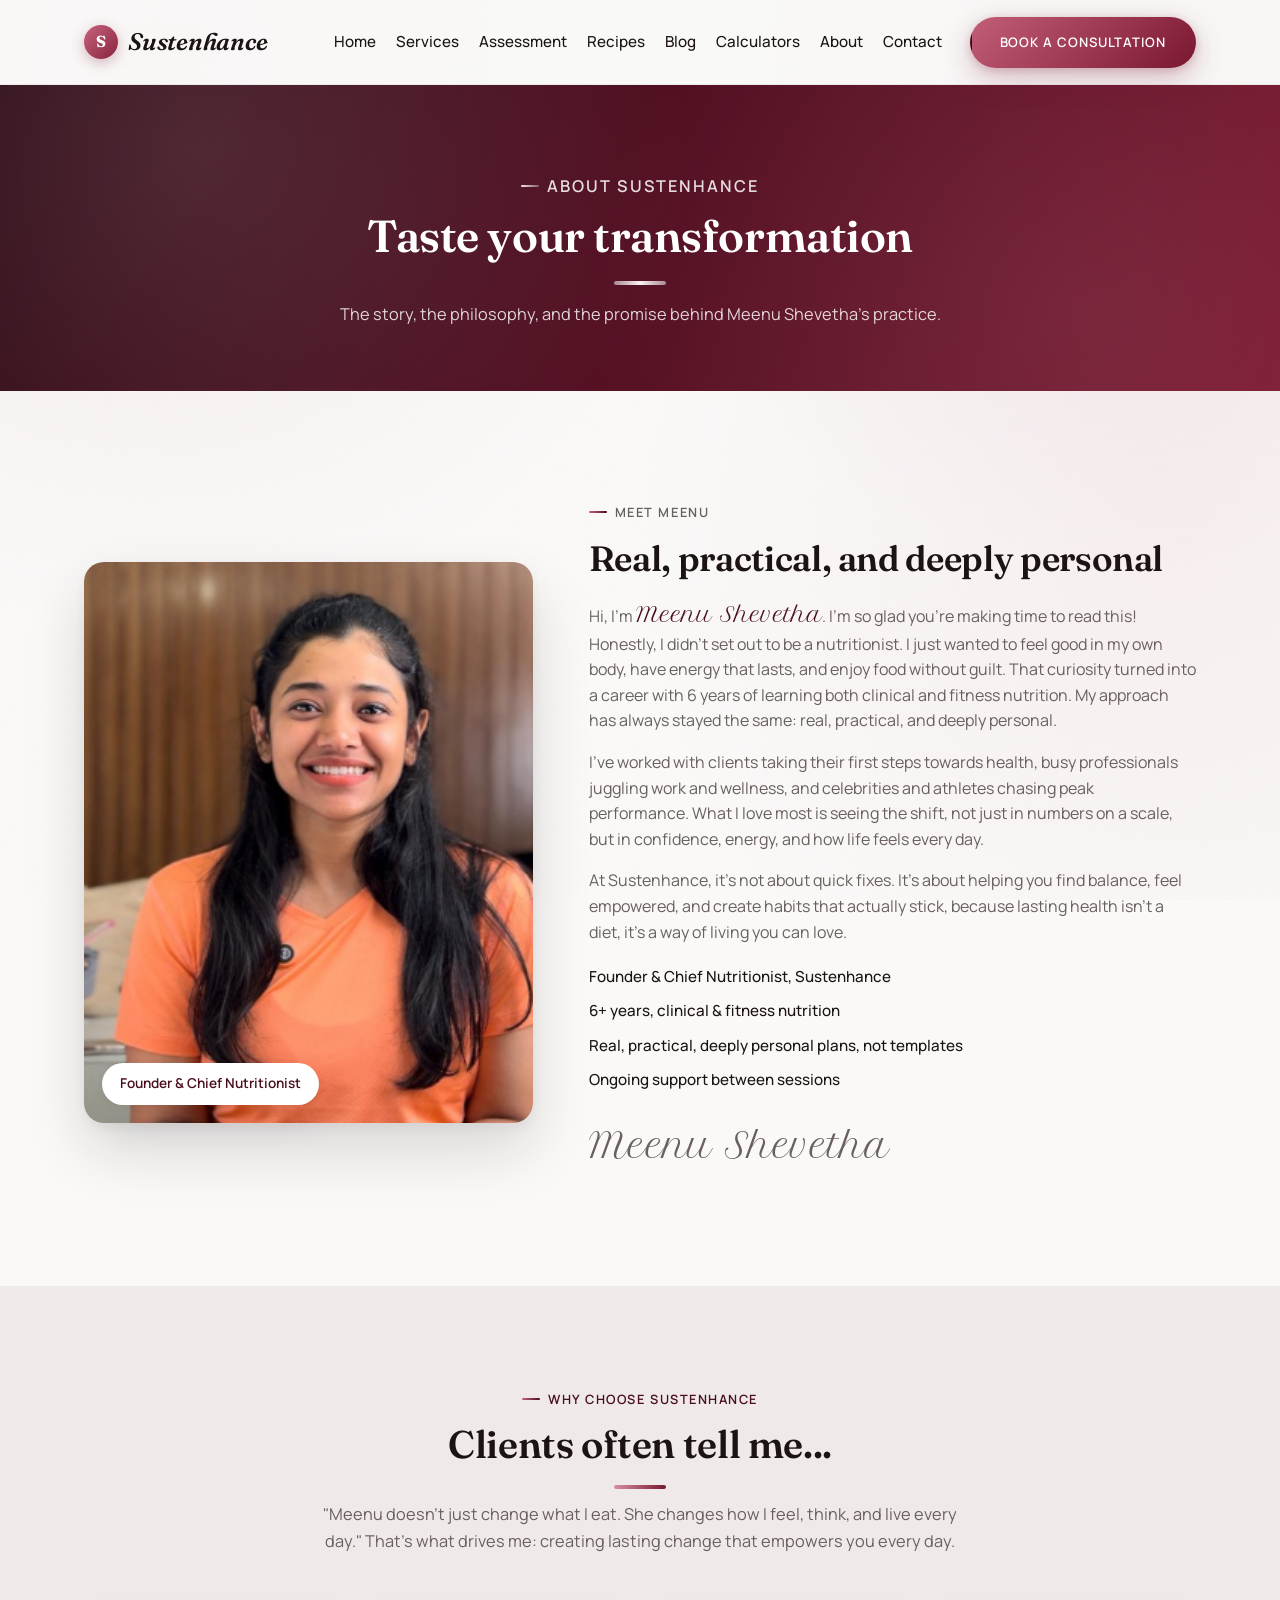
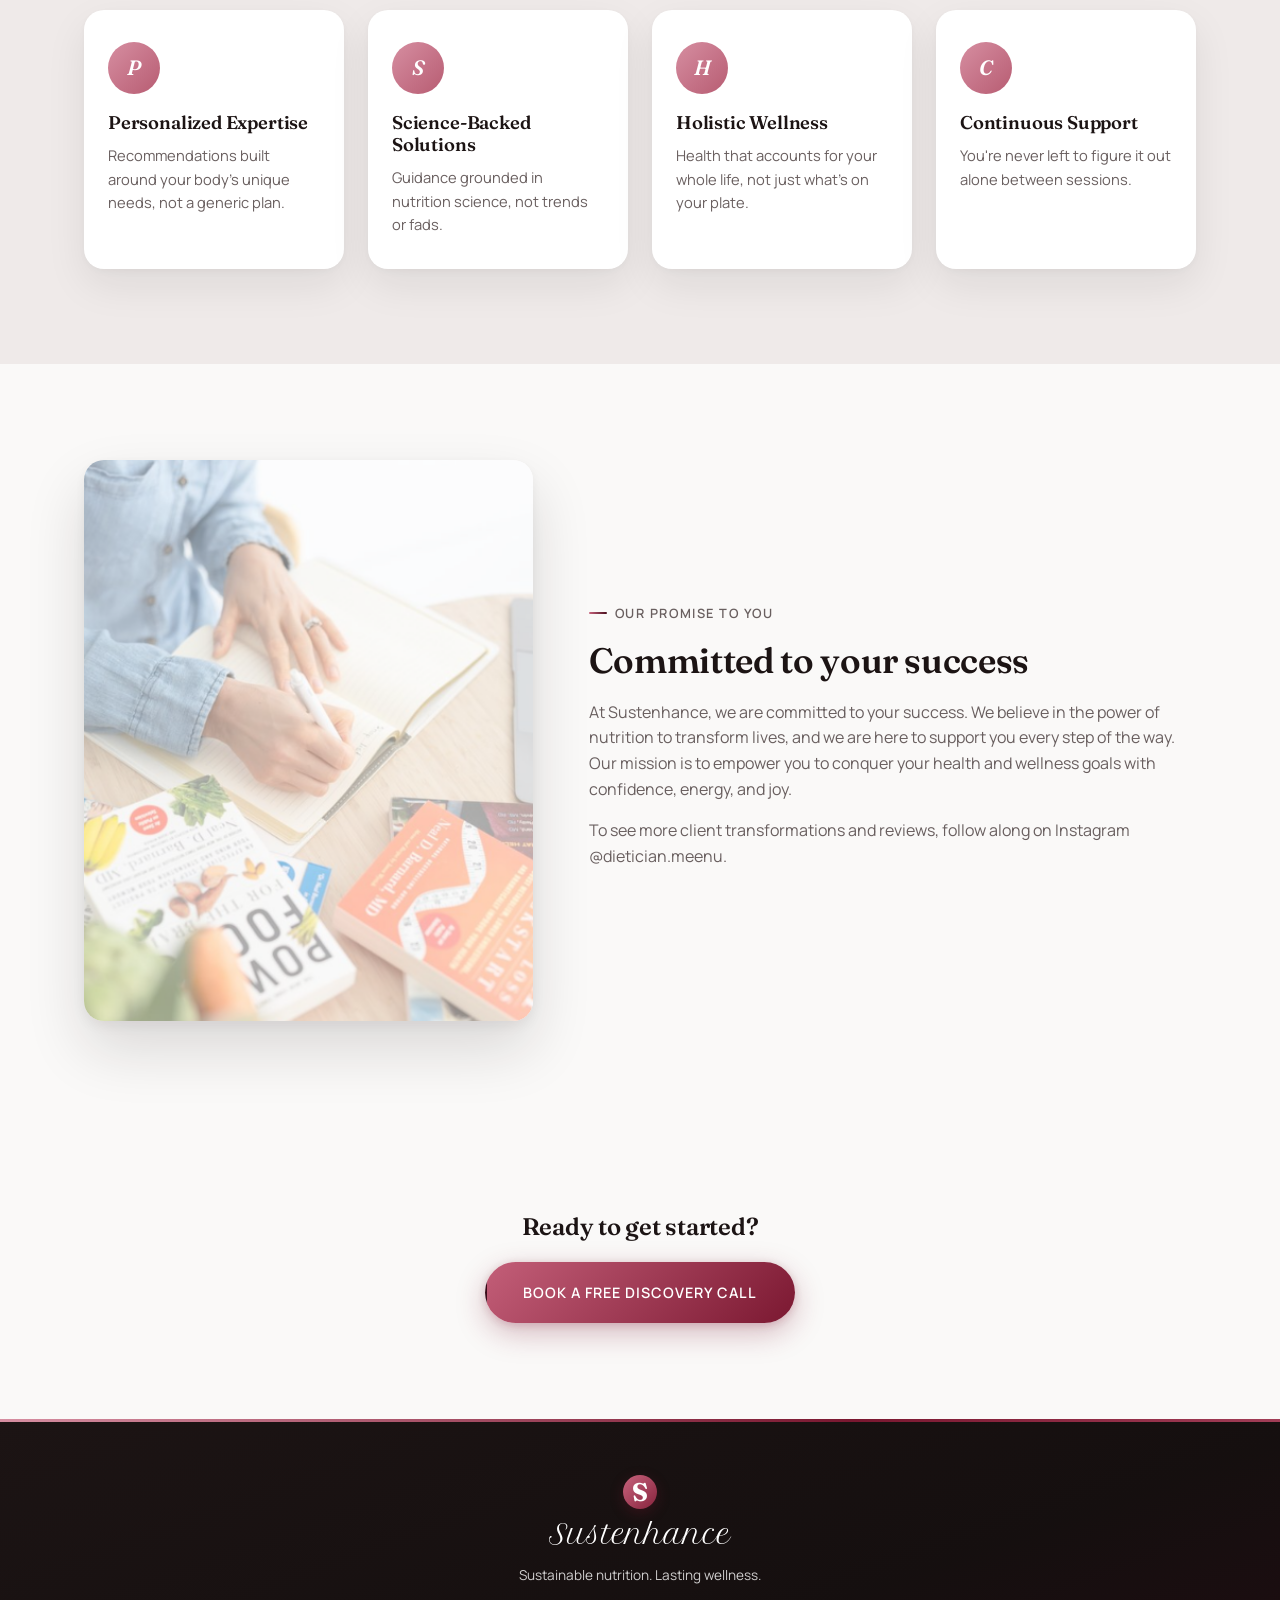
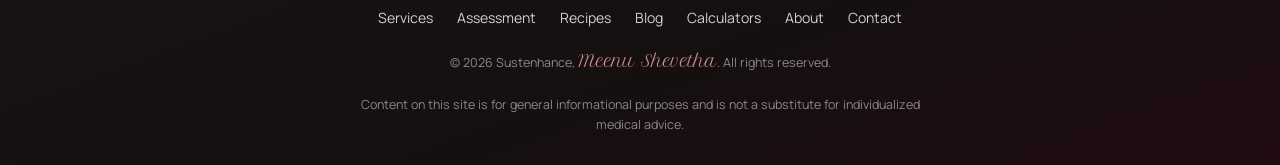
==== about.html @ 37b7c646 "Initial commit: Sustenhance nutrition website Static site with burgundy-gradient redesign, Pinterest" ====
<!DOCTYPE html>
<html lang="en">
<head>
<meta charset="UTF-8">
<meta name="viewport" content="width=device-width, initial-scale=1.0">
<title>About Meenu | Sustenhance Nutrition & Wellness</title>
<meta name="description" content="Meet Meenu Shevetha, certified nutritionist and founder of Sustenhance: evidence-based, judgment-free nutrition coaching built around your real life.">

<link rel="preconnect" href="https://fonts.googleapis.com">
<link rel="preconnect" href="https://fonts.gstatic.com" crossorigin>
<link href="https://fonts.googleapis.com/css2?family=Fraunces:ital,wght@0,500;0,600;0,700;1,500;1,600&family=Petit+Formal+Script&family=Manrope:wght@300;400;500;600;700;800&display=swap" rel="stylesheet">

<link rel="icon" href="data:image/svg+xml,%3Csvg xmlns='http://www.w3.org/2000/svg' viewBox='0 0 100 100'%3E%3Ccircle cx='50' cy='50' r='48' fill='%237a1730'/%3E%3Ctext x='50' y='68' font-size='55' font-family='Georgia,serif' font-weight='700' fill='white' text-anchor='middle'%3ES%3C/text%3E%3C/svg%3E">

<link rel="stylesheet" href="css/style.css">
</head>
<body>

<!-- ============ HEADER / NAV ============ -->
<header class="site-header" id="siteHeader">
  <div class="container nav-wrap">
    <a href="index.html" class="logo">
      <span class="logo-mark">S</span>
      <span class="logo-text">Sustenhance</span>
    </a>

    <nav class="main-nav" id="mainNav">
      <a href="index.html" class="nav-link">Home</a>
      <a href="services.html" class="nav-link">Services</a>
      <a href="assessment.html" class="nav-link">Assessment</a>
      <a href="recipes.html" class="nav-link">Recipes</a>
      <a href="blogs.html" class="nav-link">Blog</a>
      <a href="calculators.html" class="nav-link">Calculators</a>
      <a href="about.html" class="nav-link" aria-current="page">About</a>
      <a href="contact.html" class="nav-link">Contact</a>
      <a href="contact.html#booking" class="btn btn-primary nav-cta">Book a Consultation</a>
    </nav>

    <button class="nav-toggle" id="navToggle" aria-label="Toggle menu" aria-expanded="false">
      <span></span><span></span><span></span>
    </button>
  </div>
</header>

<main>

  <div class="page-hero container">
    <p class="eyebrow">About Sustenhance</p>
    <h1>Taste your transformation</h1>
    <p>The story, the philosophy, and the promise behind Meenu Shevetha's practice.</p>
  </div>

  <!-- ============ ABOUT ============ -->
  <section class="about" id="about">
    <div class="container about-wrap">
      <div class="about-visual reveal">
        <img src="images/meenu-headshot.png" alt="Meenu Shevetha, Founder & Chief Nutritionist" class="about-photo">
        <div class="about-badge">Founder &amp; Chief Nutritionist</div>
      </div>

      <div class="about-copy reveal">
        <p class="eyebrow">Meet Meenu</p>
        <h2>Real, practical, and deeply personal</h2>
        <p>
          Hi, I'm <span class="name-script">Meenu Shevetha</span>. I'm so glad you're making
          time to read this! Honestly, I didn't set out to be a nutritionist. I just
          wanted to feel good in my own body, have energy that lasts, and enjoy food
          without guilt. That curiosity turned into a career with 6 years of learning
          both clinical and fitness nutrition. My approach has always stayed the same:
          real, practical, and deeply personal.
        </p>
        <p>
          I've worked with clients taking their first steps towards health, busy
          professionals juggling work and wellness, and celebrities and athletes chasing
          peak performance. What I love most is seeing the shift, not just in numbers on
          a scale, but in confidence, energy, and how life feels every day.
        </p>
        <p>
          At Sustenhance, it's not about quick fixes. It's about helping you find
          balance, feel empowered, and create habits that actually stick, because
          lasting health isn't a diet, it's a way of living you can love.
        </p>

        <ul class="about-highlights">
          <li>Founder &amp; Chief Nutritionist, Sustenhance</li>
          <li>6+ years, clinical &amp; fitness nutrition</li>
          <li>Real, practical, deeply personal plans, not templates</li>
          <li>Ongoing support between sessions</li>
        </ul>

        <p class="signature">Meenu Shevetha</p>
      </div>
    </div>
  </section>

  <!-- ============ WHY CHOOSE ============ -->
  <section class="services">
    <div class="container">
      <div class="section-head reveal">
        <p class="eyebrow">Why Choose Sustenhance</p>
        <h2>Clients often tell me...</h2>
        <p class="section-sub">"Meenu doesn't just change what I eat. She changes how I feel, think, and live every day." That's what drives me: creating lasting change that empowers you every day.</p>
      </div>

      <div class="services-grid">
        <div class="service-card reveal">
          <div class="service-icon">P</div>
          <h3>Personalized Expertise</h3>
          <p>Recommendations built around your body's unique needs, not a generic plan.</p>
        </div>
        <div class="service-card reveal">
          <div class="service-icon">S</div>
          <h3>Science-Backed Solutions</h3>
          <p>Guidance grounded in nutrition science, not trends or fads.</p>
        </div>
        <div class="service-card reveal">
          <div class="service-icon">H</div>
          <h3>Holistic Wellness</h3>
          <p>Health that accounts for your whole life, not just what's on your plate.</p>
        </div>
        <div class="service-card reveal">
          <div class="service-icon">C</div>
          <h3>Continuous Support</h3>
          <p>You're never left to figure it out alone between sessions.</p>
        </div>
      </div>
    </div>
  </section>

  <!-- ============ PROMISE ============ -->
  <section class="about">
    <div class="container about-wrap">
      <div class="about-visual reveal">
        <img src="images/notebook-planning.png" alt="Planning a personalized nutrition plan" class="about-photo">
      </div>
      <div class="about-copy reveal">
        <p class="eyebrow">Our Promise to You</p>
        <h2>Committed to your success</h2>
        <p>
          At Sustenhance, we are committed to your success. We believe in the power of
          nutrition to transform lives, and we are here to support you every step of the
          way. Our mission is to empower you to conquer your health and wellness goals
          with confidence, energy, and joy.
        </p>
        <p>To see more client transformations and reviews, follow along on Instagram
        <a href="https://instagram.com/dietician.meenu" target="_blank" rel="noopener">@dietician.meenu</a>.</p>
      </div>
    </div>
  </section>

  <!-- ============ CTA ============ -->
  <section class="process">
    <div class="container" style="text-align:center;">
      <h2 style="margin-bottom: 20px;">Ready to get started?</h2>
      <a href="contact.html#booking" class="btn btn-primary btn-lg">Book a Free Discovery Call</a>
    </div>
  </section>

</main>

<!-- ============ FOOTER ============ -->
<footer class="site-footer">
  <div class="container footer-wrap">
    <div class="footer-brand">
      <span class="logo-mark">S</span>
      <span class="logo-text">Sustenhance</span>
      <p>Sustainable nutrition. Lasting wellness.</p>
    </div>

    <nav class="footer-nav">
      <a href="services.html">Services</a>
      <a href="assessment.html">Assessment</a>
      <a href="recipes.html">Recipes</a>
      <a href="blogs.html">Blog</a>
      <a href="calculators.html">Calculators</a>
      <a href="about.html">About</a>
      <a href="contact.html">Contact</a>
    </nav>

    <p class="footer-copy">© <span id="year"></span> Sustenhance, <span class="name-script">Meenu Shevetha</span>. All rights reserved.</p>
    <p class="footer-disclaimer">Content on this site is for general informational purposes and is not a substitute for individualized medical advice.</p>
  </div>
</footer>

<a href="#siteHeader" class="back-to-top" id="backToTop" aria-label="Back to top">↑</a>

<script src="js/script.js"></script>
</body>
</html>
---- css/style.css ----
/* ===================== Variables ===================== */
/* Monochrome-burgundy palette: neutrals (ink/cream/white) + a 6-step burgundy scale */
:root {
  --burgundy-1: #f3dee2;
  --burgundy-2: #d68ea1;
  --burgundy-3: #c8637d;
  --burgundy-4: #a53e56;
  --burgundy-5: #7a1730;
  --burgundy-6: #480e1c;
  --burgundy-7: #2b0813;

  --sage: var(--burgundy-5);
  --sage-dark: var(--burgundy-6);
  --sage-light: var(--burgundy-1);
  --terracotta: var(--burgundy-4);
  --cream: #faf9f8;
  --cream-alt: #efeae9;
  --ink: #1c1414;
  --ink-soft: #695f5f;
  --white: #ffffff;
  --radius: 20px;
  --radius-sm: 12px;
  --shadow: 0 2px 8px rgba(28, 20, 20, 0.04), 0 16px 40px rgba(28, 20, 20, 0.08);
  --shadow-lg: 0 4px 14px rgba(28, 20, 20, 0.06), 0 28px 60px rgba(28, 20, 20, 0.14);
  --font-head: "Fraunces", serif;
  --font-script: "Petit Formal Script", cursive;
  --font-body: "Manrope", sans-serif;
  --container-w: 1160px;

  --shadow-glow: 0 10px 30px rgba(122, 23, 48, 0.28), 0 2px 10px rgba(122, 23, 48, 0.18);
  --grad-hero: linear-gradient(120deg, var(--burgundy-1), var(--burgundy-2) 35%, var(--burgundy-4) 68%, var(--burgundy-6));
  --grad-band: linear-gradient(115deg, var(--burgundy-7) 0%, var(--burgundy-5) 45%, var(--burgundy-4) 75%, var(--burgundy-3) 100%);
  --grad-shine: linear-gradient(120deg, transparent 30%, rgba(255,255,255,0.5) 48%, transparent 66%);
}

/* ===================== Reset ===================== */
* { box-sizing: border-box; margin: 0; padding: 0; }

html { scroll-behavior: smooth; }

body {
  font-family: var(--font-body);
  color: var(--ink);
  background:
    radial-gradient(circle at 12% 8%, rgba(200, 99, 125, 0.10), transparent 40%),
    radial-gradient(circle at 88% 4%, rgba(122, 23, 48, 0.08), transparent 38%),
    radial-gradient(circle at 92% 60%, rgba(214, 142, 161, 0.10), transparent 42%),
    var(--cream);
  background-attachment: fixed;
  line-height: 1.6;
  -webkit-font-smoothing: antialiased;
  position: relative;
}

body::before {
  content: "";
  position: fixed;
  inset: 0;
  pointer-events: none;
  z-index: 0;
  opacity: 0.5;
  background-image: url("data:image/svg+xml,%3Csvg xmlns='http://www.w3.org/2000/svg' width='120' height='120'%3E%3Cfilter id='n'%3E%3CfeTurbulence type='fractalNoise' baseFrequency='0.9' numOctaves='2' stitchTiles='stitch'/%3E%3C/filter%3E%3Crect width='100%25' height='100%25' filter='url(%23n)' opacity='0.035'/%3E%3C/svg%3E");
}

header, main, footer { position: relative; z-index: 1; }

/* Custom scrollbar */
::-webkit-scrollbar { width: 11px; }
::-webkit-scrollbar-track { background: var(--cream-alt); }
::-webkit-scrollbar-thumb {
  background: linear-gradient(180deg, var(--burgundy-3), var(--burgundy-5), var(--burgundy-7));
  border-radius: 999px;
  border: 2px solid var(--cream-alt);
}
::-webkit-scrollbar-thumb:hover { background: linear-gradient(180deg, var(--burgundy-4), var(--burgundy-6)); }
html { scrollbar-color: var(--burgundy-4) var(--cream-alt); scrollbar-width: thin; }

/* Gradient text utility */
.grad-text {
  background: linear-gradient(100deg, var(--burgundy-4), var(--burgundy-6) 55%, var(--burgundy-3));
  background-size: 200% 100%;
  -webkit-background-clip: text;
  background-clip: text;
  color: transparent;
  animation: gradientDrift 7s ease-in-out infinite;
}

@keyframes gradientDrift {
  0%, 100% { background-position: 0% 50%; }
  50% { background-position: 100% 50%; }
}

@keyframes floatY {
  0%, 100% { transform: translateY(0); }
  50% { transform: translateY(-14px); }
}

@keyframes floatY2 {
  0%, 100% { transform: translateY(0) rotate(0deg); }
  50% { transform: translateY(-10px) rotate(3deg); }
}

@keyframes blobPulse {
  0%, 100% { transform: scale(1.1) rotate(0deg); }
  50% { transform: scale(1.22) rotate(6deg); }
}

@keyframes popIn {
  0% { transform: scale(0.6); opacity: 0; }
  60% { transform: scale(1.12); opacity: 1; }
  100% { transform: scale(1); }
}

@keyframes pulseRing {
  0% { box-shadow: 0 0 0 0 rgba(122, 23, 48, 0.45); }
  100% { box-shadow: 0 0 0 14px rgba(122, 23, 48, 0); }
}

@keyframes shimmerSweep {
  0% { background-position: -200% 0; }
  100% { background-position: 200% 0; }
}

img { max-width: 100%; display: block; }

a { color: inherit; text-decoration: none; }

ul { list-style: none; }

h1, h2, h3 { font-family: var(--font-head); line-height: 1.2; font-weight: 600; letter-spacing: -0.01em; }

.container {
  max-width: var(--container-w);
  margin: 0 auto;
  padding: 0 24px;
}

section { padding: 96px 0; }

.eyebrow {
  display: inline-flex;
  align-items: center;
  gap: 8px;
  font-size: 0.8rem;
  letter-spacing: 0.12em;
  text-transform: uppercase;
  color: var(--sage-dark);
  font-weight: 600;
  margin-bottom: 12px;
}
.eyebrow::before {
  content: "";
  display: inline-block;
  width: 18px;
  height: 2px;
  border-radius: 999px;
  background: linear-gradient(90deg, var(--burgundy-3), var(--burgundy-6));
}

.section-head { max-width: 640px; margin: 0 auto 56px; text-align: center; }
.section-head h2 { font-size: clamp(1.8rem, 3vw, 2.4rem); margin-bottom: 12px; }
.section-head h2::after {
  content: "";
  display: block;
  width: 52px;
  height: 4px;
  margin: 18px auto 0;
  border-radius: 999px;
  background: linear-gradient(90deg, var(--burgundy-2), var(--burgundy-5), var(--burgundy-7));
  background-size: 200% 100%;
  animation: gradientDrift 6s ease-in-out infinite;
}
.section-sub { color: var(--ink-soft); font-size: 1.02rem; }

/* ===================== Buttons ===================== */
.btn {
  position: relative;
  display: inline-flex;
  align-items: center;
  justify-content: center;
  gap: 8px;
  padding: 13px 28px;
  border-radius: 999px;
  font-weight: 600;
  font-size: 0.82rem;
  text-transform: uppercase;
  letter-spacing: 0.07em;
  border: 2px solid transparent;
  cursor: pointer;
  overflow: hidden;
  transition: transform 0.2s ease, box-shadow 0.2s ease, background 0.2s ease, color 0.2s ease;
  white-space: nowrap;
}
.btn-primary {
  background: linear-gradient(135deg, var(--burgundy-3), var(--sage) 55%, var(--burgundy-7));
  background-size: 200% 200%;
  background-position: 0% 50%;
  color: var(--white);
  box-shadow: var(--shadow-glow);
  transition: transform 0.2s ease, box-shadow 0.2s ease, background-position 0.5s ease;
}
.btn-primary::after {
  content: "";
  position: absolute;
  top: 0;
  left: -75%;
  width: 50%;
  height: 100%;
  background: linear-gradient(120deg, transparent, rgba(255,255,255,0.35), transparent);
  transform: skewX(-20deg);
  transition: left 0.6s ease;
}
.btn-primary:hover {
  transform: translateY(-3px) scale(1.02);
  box-shadow: 0 16px 34px rgba(122,23,48,0.4), 0 4px 12px rgba(122,23,48,0.3);
  background-position: 100% 50%;
}
.btn-primary:active { transform: translateY(-1px) scale(0.99); }
.btn-primary:hover::after { left: 125%; }

.btn-ghost {
  background: transparent;
  border-color: var(--sage);
  color: var(--sage-dark);
  transition: transform 0.2s ease, box-shadow 0.2s ease, background 0.2s ease, border-color 0.2s ease;
}
.btn-ghost:hover {
  background: var(--sage-light);
  transform: translateY(-2px);
  box-shadow: 0 10px 24px rgba(122,23,48,0.14);
  border-color: var(--burgundy-4);
}

.btn-lg { padding: 17px 36px; font-size: 0.9rem; }

/* ===================== Header ===================== */
.site-header {
  position: sticky;
  top: 0;
  z-index: 100;
  background: rgba(250, 249, 248, 0.85);
  backdrop-filter: blur(10px);
  border-bottom: 1px solid rgba(28, 20, 20, 0.06);
  transition: box-shadow 0.3s ease;
}
.site-header::after {
  content: "";
  position: absolute;
  left: 0; right: 0; bottom: -1px;
  height: 2px;
  background: linear-gradient(90deg, var(--burgundy-2), var(--burgundy-5), var(--burgundy-3));
  background-size: 200% 100%;
  opacity: 0;
  transition: opacity 0.3s ease;
  animation: gradientDrift 6s ease-in-out infinite;
}
.site-header.scrolled { box-shadow: 0 4px 20px rgba(28,20,20,0.08); }
.site-header.scrolled::after { opacity: 1; }

.nav-wrap {
  display: flex;
  align-items: center;
  justify-content: space-between;
  height: 84px;
}

.logo { display: flex; align-items: center; gap: 10px; font-family: var(--font-head); font-weight: 600; font-style: italic; font-size: 1.5rem; letter-spacing: -0.01em; color: var(--ink); }
.logo-mark {
  width: 34px; height: 34px;
  border-radius: 50%;
  background: linear-gradient(135deg, var(--burgundy-3), var(--burgundy-5) 60%, var(--burgundy-7));
  background-size: 200% 200%;
  color: var(--white);
  display: flex; align-items: center; justify-content: center;
  font-family: var(--font-head);
  font-style: normal;
  font-weight: 700;
  font-size: 1rem;
  box-shadow: 0 4px 14px rgba(122,23,48,0.3);
  transition: transform 0.35s cubic-bezier(0.34, 1.56, 0.64, 1), background-position 0.5s ease;
}
.logo:hover .logo-mark { transform: rotate(-8deg) scale(1.08); background-position: 100% 100%; }

.main-nav { display: flex; align-items: center; gap: 20px; }
.nav-link { font-weight: 500; font-size: 0.95rem; color: var(--ink); position: relative; }
.nav-link::after {
  content: "";
  position: absolute;
  left: 0; bottom: -6px;
  width: 0; height: 2px;
  border-radius: 999px;
  background: linear-gradient(90deg, var(--burgundy-3), var(--burgundy-6));
  transition: width 0.25s ease;
}
.nav-link:hover::after { width: 100%; }
.nav-cta { margin-left: 8px; }

.nav-toggle {
  display: none;
  flex-direction: column;
  gap: 5px;
  background: none;
  border: none;
  cursor: pointer;
  padding: 8px;
}
.nav-toggle span { width: 24px; height: 2px; background: var(--ink); border-radius: 2px; transition: 0.3s ease; }

/* ===================== Hero ===================== */
.hero { padding-top: 72px; padding-bottom: 72px; overflow: hidden; position: relative; }
.hero-spotlight {
  position: absolute;
  inset: 0;
  pointer-events: none;
  z-index: 0;
  background: radial-gradient(circle 420px at var(--spot-x, 50%) var(--spot-y, 20%), rgba(200, 99, 125, 0.16), transparent 70%);
  opacity: 0;
  transition: opacity 0.4s ease;
}
.hero:hover .hero-spotlight { opacity: 1; }
.hero-wrap {
  position: relative;
  z-index: 1;
  display: grid;
  grid-template-columns: 1.1fr 0.9fr;
  gap: 48px;
  align-items: center;
}
.hero h1 {
  font-size: clamp(2.4rem, 5vw, 3.6rem);
  margin: 14px 0 20px;
  color: var(--ink);
}
.hero h1 .grad-text { display: inline-block; }
.hero-sub { font-size: 1.05rem; color: var(--ink-soft); max-width: 520px; margin-bottom: 32px; }
.hero-actions { display: flex; gap: 16px; flex-wrap: wrap; margin-bottom: 44px; }

.hero-trust { display: flex; gap: 36px; flex-wrap: wrap; }
.trust-item { display: flex; flex-direction: column; }
.trust-item strong { font-family: var(--font-head); font-size: 1.4rem; color: var(--sage-dark); }
.trust-item span { font-size: 0.85rem; color: var(--ink-soft); }

.hero-visual { position: relative; min-height: 420px; }
.hero-blob {
  position: absolute;
  inset: 0;
  background: radial-gradient(circle at 25% 25%, var(--burgundy-1), transparent 55%),
              radial-gradient(circle at 65% 40%, var(--burgundy-2), transparent 60%),
              radial-gradient(circle at 70% 75%, var(--burgundy-3), transparent 55%);
  border-radius: 50% 45% 55% 50% / 50% 55% 45% 50%;
  transform: scale(1.1);
  animation: blobPulse 9s ease-in-out infinite;
}
.hero-dot {
  position: absolute;
  border-radius: 50%;
  z-index: 1;
  pointer-events: none;
  animation: floatY2 6s ease-in-out infinite;
}
.hero-dot-1 { top: 6%; left: 4%; width: 16px; height: 16px; background: linear-gradient(135deg, var(--burgundy-2), var(--burgundy-4)); animation-delay: 0s; }
.hero-dot-2 { top: 16%; right: 8%; width: 10px; height: 10px; background: var(--burgundy-3); animation-delay: 1.2s; }
.hero-dot-3 { bottom: 10%; right: 2%; width: 22px; height: 22px; border: 3px solid var(--burgundy-4); background: transparent; animation-delay: 2.4s; }
.hero-photo {
  position: relative;
  z-index: 1;
  width: 82%;
  aspect-ratio: 4 / 3;
  object-fit: cover;
  border-radius: var(--radius);
  box-shadow: var(--shadow-lg);
  margin: 0 auto 20px;
  transition: transform 0.5s cubic-bezier(0.22, 1, 0.36, 1), box-shadow 0.5s ease;
}
.hero-visual:hover .hero-photo { transform: scale(1.02) rotate(-0.5deg); box-shadow: var(--shadow-glow); }
.hero-card {
  position: relative;
  z-index: 1;
  background: var(--white);
  border-radius: var(--radius);
  box-shadow: var(--shadow-lg);
  padding: 18px 20px;
  display: flex;
  align-items: center;
  gap: 14px;
  max-width: 280px;
  margin-bottom: 20px;
  transition: transform 0.35s cubic-bezier(0.22, 1, 0.36, 1), box-shadow 0.35s ease;
  animation: floatY 5.5s ease-in-out infinite;
}
.hero-card:hover { transform: translateY(-6px) scale(1.03); box-shadow: var(--shadow-glow); }
.hero-card-1 { margin-left: 10px; animation-delay: 0s; }
.hero-card-2 { margin-left: 90px; animation-delay: 1.4s; }
.hero-card-icon {
  width: 38px; height: 38px;
  flex-shrink: 0;
  display: flex; align-items: center; justify-content: center;
  background: linear-gradient(135deg, var(--burgundy-3), var(--burgundy-5));
  color: var(--white);
  border-radius: 50%;
  font-family: var(--font-head);
  font-style: italic;
  font-weight: 600;
  font-size: 1rem;
}
.hero-card strong { display: block; font-size: 0.95rem; margin-bottom: 2px; }
.hero-card p { font-size: 0.82rem; color: var(--ink-soft); }

/* ===================== About ===================== */
.about-wrap {
  display: grid;
  grid-template-columns: 0.85fr 1.15fr;
  gap: 56px;
  align-items: center;
}
.about-visual { position: relative; }
.about-photo {
  width: 100%;
  aspect-ratio: 4/5;
  object-fit: cover;
  border-radius: var(--radius);
  box-shadow: var(--shadow-lg);
}
.about-badge {
  position: absolute;
  bottom: 18px;
  left: 18px;
  background: var(--white);
  padding: 10px 18px;
  border-radius: 999px;
  font-weight: 600;
  font-size: 0.85rem;
  box-shadow: var(--shadow);
  color: var(--sage-dark);
}
.about-copy h2 { font-size: clamp(1.7rem, 3vw, 2.2rem); margin-bottom: 18px; }
.about-copy p { color: var(--ink-soft); margin-bottom: 16px; }
.about-highlights { margin-top: 20px; display: grid; gap: 10px; }
.about-highlights li { font-size: 0.95rem; font-weight: 500; }
.signature { font-family: var(--font-script); font-size: 2.1rem; color: var(--sage-dark); margin-top: 28px; }
.name-script { font-family: var(--font-script); font-size: 1.3em; color: var(--sage-dark); }

/* ===================== Services ===================== */
.services { background: var(--cream-alt); }
.services-grid {
  display: grid;
  grid-template-columns: repeat(4, 1fr);
  gap: 24px;
}
.services-grid-2col { grid-template-columns: repeat(2, 1fr); }
.service-card {
  position: relative;
  background: var(--white);
  border-radius: var(--radius);
  padding: 32px 24px;
  box-shadow: var(--shadow);
  transition: transform 0.25s ease, box-shadow 0.25s ease;
  overflow: hidden;
}
.service-card::before {
  content: "";
  position: absolute;
  inset: 0;
  padding: 2px;
  border-radius: var(--radius);
  background: linear-gradient(135deg, var(--burgundy-2), var(--burgundy-5), var(--burgundy-3));
  -webkit-mask: linear-gradient(#fff 0 0) content-box, linear-gradient(#fff 0 0);
  -webkit-mask-composite: xor;
  mask-composite: exclude;
  opacity: 0;
  transition: opacity 0.3s ease;
  pointer-events: none;
}
.service-card:hover { transform: translateY(-6px); box-shadow: var(--shadow-glow); }
.service-card:hover::before { opacity: 1; }
.service-icon {
  width: 52px; height: 52px;
  display: flex; align-items: center; justify-content: center;
  background: linear-gradient(135deg, var(--burgundy-2), var(--burgundy-4));
  background-size: 160% 160%;
  color: var(--white);
  border-radius: 50%;
  font-family: var(--font-head);
  font-style: italic;
  font-weight: 600;
  font-size: 1.3rem;
  margin-bottom: 18px;
  transition: transform 0.35s cubic-bezier(0.34, 1.56, 0.64, 1), background-position 0.4s ease;
}
.service-card:hover .service-icon { transform: scale(1.1) rotate(-6deg); background-position: 100% 100%; }
.service-card h3 { font-size: 1.15rem; margin-bottom: 10px; }
.service-card p { font-size: 0.92rem; color: var(--ink-soft); }
.services-note { text-align: center; margin-top: 40px; color: var(--ink-soft); }
.services-note a { color: var(--sage-dark); font-weight: 600; text-decoration: underline; }

/* ===================== Resource Hub ===================== */
.resources-grid {
  display: grid;
  grid-template-columns: repeat(4, 1fr);
  gap: 24px;
}
.resource-card {
  position: relative;
  background: var(--white);
  border-radius: var(--radius);
  padding: 32px 24px;
  box-shadow: var(--shadow);
  transition: transform 0.25s ease, box-shadow 0.25s ease;
  display: block;
  overflow: hidden;
}
.resource-card::after {
  content: "→";
  position: absolute;
  top: 28px;
  right: 24px;
  font-family: var(--font-head);
  color: var(--burgundy-4);
  font-size: 1.1rem;
  opacity: 0;
  transform: translateX(-6px);
  transition: opacity 0.25s ease, transform 0.25s ease;
}
.resource-card:hover { transform: translateY(-6px); box-shadow: var(--shadow-glow); }
.resource-card:hover::after { opacity: 1; transform: translateX(0); }
.resource-card h3 { font-size: 1.1rem; margin-bottom: 8px; color: var(--ink); }
.resource-card p { font-size: 0.9rem; color: var(--ink-soft); }

/* ===================== Page Hero (interior pages) ===================== */
.page-hero {
  max-width: none;
  width: 100%;
  padding: 84px 24px 64px;
  text-align: center;
  position: relative;
  overflow: hidden;
  background: var(--grad-band);
  background-size: 220% 220%;
  animation: gradientDrift 12s ease-in-out infinite;
  color: var(--white);
  margin-bottom: 8px;
}
.page-hero::before {
  content: "";
  position: absolute;
  inset: 0;
  background:
    radial-gradient(circle at 15% 20%, rgba(255,255,255,0.12), transparent 45%),
    radial-gradient(circle at 85% 75%, rgba(255,255,255,0.08), transparent 45%);
  pointer-events: none;
}
.page-hero > * { position: relative; z-index: 1; }
.page-hero .eyebrow { display: inline-flex; color: rgba(255,255,255,0.85); }
.page-hero .eyebrow::before { background: linear-gradient(90deg, rgba(255,255,255,0.9), rgba(255,255,255,0.3)); }
.page-hero h1 { font-size: clamp(2rem, 4vw, 2.8rem); margin: 10px 0 16px; color: var(--white); }
.page-hero h1::after {
  content: "";
  display: block;
  width: 52px;
  height: 4px;
  margin: 18px auto 0;
  border-radius: 999px;
  background: linear-gradient(90deg, rgba(255,255,255,0.5), rgba(255,255,255,0.95), rgba(255,255,255,0.5));
}
.page-hero p { color: rgba(255,255,255,0.82); max-width: 620px; margin: 0 auto; font-size: 1.02rem; }
.services-banner {
  width: 100%;
  max-height: 340px;
  object-fit: cover;
  border-radius: var(--radius);
  box-shadow: var(--shadow-lg);
  margin-bottom: 64px;
}

/* ===================== Process ===================== */
.process-grid {
  display: grid;
  grid-template-columns: repeat(3, 1fr);
  gap: 32px;
}
.process-step { text-align: center; padding: 0 12px; }
.process-num {
  width: 48px; height: 48px;
  border-radius: 50%;
  background: linear-gradient(135deg, var(--burgundy-3), var(--burgundy-5) 60%, var(--burgundy-7));
  color: var(--white);
  display: flex; align-items: center; justify-content: center;
  font-family: var(--font-head);
  font-weight: 700;
  margin: 0 auto 18px;
}
.process-step h3 { font-size: 1.1rem; margin-bottom: 10px; }
.process-step p { color: var(--ink-soft); font-size: 0.92rem; }

/* ===================== Testimonials ===================== */
.testimonials { background: var(--cream-alt); }

.testimonials-carousel {
  display: flex;
  align-items: center;
  gap: 16px;
  max-width: 640px;
  margin: 0 auto;
}
.carousel-viewport { overflow: hidden; flex: 1; }
.carousel-track {
  display: flex;
  transition: transform 0.5s cubic-bezier(0.22, 1, 0.36, 1);
}
.carousel-btn {
  flex-shrink: 0;
  width: 44px; height: 44px;
  border-radius: 50%;
  border: 1.5px solid rgba(28,20,20,0.15);
  background: var(--white);
  color: var(--sage-dark);
  font-size: 1.4rem;
  cursor: pointer;
  display: flex; align-items: center; justify-content: center;
  transition: background 0.2s ease, transform 0.2s ease;
}
.carousel-btn:hover { background: var(--sage-light); transform: translateY(-2px); }

.carousel-dots { display: flex; justify-content: center; gap: 10px; margin-top: 28px; }
.carousel-dot {
  width: 9px; height: 9px;
  border-radius: 50%;
  border: none;
  background: rgba(28,20,20,0.2);
  cursor: pointer;
  padding: 0;
  transition: background 0.2s ease, transform 0.2s ease;
}
.carousel-dot.active { background: var(--sage); transform: scale(1.3); }

.testimonial-card {
  position: relative;
  flex: 0 0 100%;
  width: 100%;
  background: var(--white);
  border-radius: var(--radius);
  padding: 40px 32px 28px;
  box-shadow: var(--shadow);
  transition: transform 0.25s ease, box-shadow 0.25s ease;
  overflow: hidden;
}
.testimonial-card:hover { transform: translateY(-4px); box-shadow: var(--shadow-glow); }
.quote-feature { max-width: 640px; margin: 0 auto; }
.testimonial-card::before {
  content: "\201C";
  position: absolute;
  top: -18px;
  left: 20px;
  font-family: var(--font-head);
  font-size: 6rem;
  font-weight: 700;
  color: var(--sage-light);
  line-height: 1;
  z-index: 0;
}
.testimonial-card .stars,
.testimonial-card p,
.testimonial-card .testimonial-author { position: relative; z-index: 1; }
.stars { color: var(--terracotta); letter-spacing: 3px; margin-bottom: 14px; }
.testimonial-card p { font-family: var(--font-head); font-style: italic; font-size: 1.05rem; color: var(--ink); margin-bottom: 20px; }
.testimonial-author { display: flex; align-items: center; gap: 12px; }
.avatar {
  width: 42px; height: 42px;
  border-radius: 50%;
  background: linear-gradient(135deg, var(--burgundy-3), var(--burgundy-5) 60%, var(--burgundy-7));
  color: var(--white);
  display: flex; align-items: center; justify-content: center;
  font-weight: 600; font-size: 0.85rem;
}
.testimonial-author strong { display: block; font-size: 0.9rem; }
.testimonial-author span { font-size: 0.78rem; color: var(--ink-soft); }

/* ===================== Booking ===================== */
.booking-widget {
  background: var(--white);
  border-radius: var(--radius);
  box-shadow: var(--shadow);
  padding: 12px;
}
.booking-fallback {
  text-align: center;
  padding: 18px;
  border-top: 1px solid rgba(28,20,20,0.08);
  margin-top: 6px;
}
.booking-fallback p { color: var(--ink-soft); font-size: 0.9rem; margin-bottom: 14px; }
.booking-fallback-actions { display: flex; gap: 14px; justify-content: center; flex-wrap: wrap; }

/* ===================== Contact ===================== */
.contact-wrap {
  display: grid;
  grid-template-columns: 0.9fr 1.1fr;
  gap: 56px;
}
.contact-info h2 { font-size: clamp(1.6rem, 3vw, 2.1rem); margin: 8px 0 14px; }
.contact-info p { color: var(--ink-soft); margin-bottom: 24px; }
.contact-list { display: grid; gap: 14px; }
.contact-list li { font-size: 0.95rem; }
.contact-list a:hover { color: var(--sage-dark); text-decoration: underline; }

.contact-form {
  background: var(--white);
  border-radius: var(--radius);
  padding: 32px;
  box-shadow: var(--shadow);
  display: grid;
  gap: 18px;
}
.contact-form label { font-size: 0.85rem; font-weight: 500; color: var(--ink-soft); display: grid; gap: 6px; }
.contact-form input,
.contact-form select,
.contact-form textarea {
  font-family: var(--font-body);
  font-size: 0.95rem;
  padding: 12px 14px;
  border-radius: var(--radius-sm);
  border: 1.5px solid rgba(28,20,20,0.15);
  background: var(--cream);
  color: var(--ink);
  resize: vertical;
}
.contact-form input:focus,
.contact-form select:focus,
.contact-form textarea:focus {
  outline: none;
  border-color: var(--sage);
}
.contact-form button { justify-self: start; }

/* ===================== Filter bar ===================== */
.filter-bar {
  display: flex;
  flex-wrap: wrap;
  gap: 10px;
  justify-content: center;
  margin-bottom: 40px;
}
.filter-btn {
  padding: 9px 20px;
  border-radius: 999px;
  border: 1.5px solid rgba(28,20,20,0.15);
  background: var(--white);
  color: var(--ink-soft);
  font-family: var(--font-body);
  font-weight: 500;
  font-size: 0.88rem;
  cursor: pointer;
  transition: all 0.2s ease;
}
.filter-btn:hover { border-color: var(--sage); color: var(--sage-dark); }
.filter-btn.active { background: var(--sage); border-color: var(--sage); color: var(--white); }
.filter-hidden { display: none; }

/* ===================== Pin cards (Pinterest-style masonry) ===================== */
.blog-grid, .recipe-grid {
  columns: 2 260px;
  column-gap: 24px;
}
.blog-card, .recipe-card {
  display: inline-block;
  width: 100%;
  break-inside: avoid;
  margin-bottom: 24px;
  background: var(--white);
  border-radius: var(--radius);
  box-shadow: var(--shadow);
  overflow: hidden;
  transition: transform 0.3s cubic-bezier(0.22, 1, 0.36, 1), box-shadow 0.3s ease;
}
.blog-card:hover, .recipe-card:hover { transform: translateY(-8px) scale(1.012); box-shadow: var(--shadow-glow); }

.pin-thumb {
  position: relative;
  aspect-ratio: 4 / 3;
  display: flex;
  align-items: center;
  justify-content: center;
  overflow: hidden;
}
.pin-thumb::after {
  content: "";
  position: absolute;
  inset: 0;
  background: linear-gradient(180deg, transparent 55%, rgba(43, 8, 19, 0.55) 100%);
  opacity: 0;
  transition: opacity 0.3s ease;
}
.blog-card:hover .pin-thumb::after, .recipe-card:hover .pin-thumb::after { opacity: 1; }
.pin-thumb-1 { background: linear-gradient(135deg, var(--burgundy-3) 0%, var(--burgundy-5) 55%, var(--burgundy-7) 100%); }
.pin-thumb-2 { background: linear-gradient(135deg, var(--burgundy-2) 0%, var(--burgundy-4) 45%, var(--burgundy-6) 100%); }
.pin-thumb-3 { background: linear-gradient(135deg, var(--burgundy-1) 0%, var(--burgundy-3) 50%, var(--burgundy-5) 100%); }
.pin-thumb-4 { background: linear-gradient(135deg, var(--burgundy-4) 0%, var(--ink) 100%); }
.pin-thumb-photo img { width: 100%; height: 100%; object-fit: cover; transition: transform 0.4s cubic-bezier(0.22, 1, 0.36, 1); }
.blog-card:hover .pin-thumb-photo img, .recipe-card:hover .pin-thumb-photo img { transform: scale(1.08); }
.pin-letter {
  font-family: var(--font-head);
  font-style: italic;
  font-weight: 600;
  font-size: 3.6rem;
  color: rgba(255,255,255,0.85);
  transition: transform 0.4s cubic-bezier(0.22, 1, 0.36, 1);
}
.blog-card:hover .pin-letter, .recipe-card:hover .pin-letter { transform: scale(1.1); }

.pin-save {
  position: absolute;
  top: 12px;
  right: 12px;
  z-index: 2;
  padding: 7px 16px;
  border-radius: 999px;
  border: none;
  background: rgba(255,255,255,0.9);
  color: var(--sage-dark);
  font-family: var(--font-body);
  font-weight: 600;
  font-size: 0.78rem;
  text-transform: uppercase;
  letter-spacing: 0.05em;
  cursor: pointer;
  box-shadow: var(--shadow);
  transition: transform 0.2s ease, background 0.2s ease, color 0.2s ease, box-shadow 0.2s ease;
}
.pin-save:hover { transform: scale(1.06); box-shadow: var(--shadow-glow); }
.pin-save.saved { background: linear-gradient(135deg, var(--burgundy-3), var(--burgundy-6)); color: var(--white); }
.pin-save.pop { animation: popIn 0.4s cubic-bezier(0.34, 1.56, 0.64, 1); }

.pin-body { padding: 24px 28px 28px; }

.blog-tag {
  display: inline-block;
  font-size: 0.75rem;
  font-weight: 600;
  letter-spacing: 0.04em;
  text-transform: uppercase;
  color: var(--sage-dark);
  background: var(--sage-light);
  padding: 5px 12px;
  border-radius: 999px;
  margin-bottom: 14px;
}
.blog-card h2 { font-size: 1.25rem; margin-bottom: 12px; }
.blog-excerpt { color: var(--ink-soft); font-size: 0.95rem; margin-bottom: 16px; }
.blog-card details summary {
  cursor: pointer;
  font-weight: 600;
  color: var(--sage-dark);
  font-size: 0.9rem;
  list-style: none;
}
.blog-card details summary::-webkit-details-marker { display: none; }
.blog-card details summary::after { content: " +"; }
.blog-card details[open] summary::after { content: " −"; }
.blog-card details p { color: var(--ink-soft); font-size: 0.95rem; margin-top: 14px; }

.recipe-tag {
  display: inline-block;
  font-size: 0.75rem;
  font-weight: 600;
  letter-spacing: 0.04em;
  text-transform: uppercase;
  color: var(--terracotta);
  background: var(--cream-alt);
  padding: 5px 12px;
  border-radius: 999px;
  margin-bottom: 14px;
}
.recipe-card h2 { font-size: 1.25rem; margin-bottom: 8px; }
.recipe-meta { font-size: 0.85rem; color: var(--ink-soft); margin-bottom: 12px; }
.recipe-desc { color: var(--ink-soft); font-size: 0.95rem; margin-bottom: 16px; }
.recipe-card details summary {
  cursor: pointer;
  font-weight: 600;
  color: var(--sage-dark);
  font-size: 0.9rem;
  list-style: none;
}
.recipe-card details summary::-webkit-details-marker { display: none; }
.recipe-card details summary::after { content: " +"; }
.recipe-card details[open] summary::after { content: " −"; }
.recipe-details { margin-top: 16px; }
.recipe-details h3 { font-size: 0.95rem; margin: 14px 0 8px; }
.recipe-details h3:first-child { margin-top: 0; }
.recipe-details ul, .recipe-details ol { color: var(--ink-soft); font-size: 0.92rem; padding-left: 20px; display: grid; gap: 6px; }
.recipe-details ul { list-style: disc; }
.recipe-details ol { list-style: decimal; }

/* ===================== Assessment / Quiz ===================== */
.assessment-wrap { max-width: 680px; margin: 0 auto; }
.quiz-card, .quiz-result-card {
  background: var(--white);
  border-radius: var(--radius);
  padding: 36px;
  box-shadow: var(--shadow);
}
.quiz-progress { margin-bottom: 32px; }
.quiz-progress-track {
  height: 6px;
  border-radius: 999px;
  background: var(--sage-light);
  overflow: hidden;
  margin-bottom: 10px;
}
.quiz-progress-fill {
  height: 100%;
  background: linear-gradient(90deg, var(--burgundy-3), var(--burgundy-5), var(--burgundy-7));
  border-radius: 999px;
  width: 25%;
  transition: width 0.4s ease;
}
.quiz-step-label { font-size: 0.8rem; color: var(--ink-soft); font-weight: 600; letter-spacing: 0.04em; text-transform: uppercase; }

.quiz-question { margin-bottom: 28px; animation: quizStepIn 0.4s ease; }
@keyframes quizStepIn {
  from { opacity: 0; transform: translateX(14px); }
  to { opacity: 1; transform: translateX(0); }
}
.quiz-nudge { color: var(--terracotta); font-size: 0.88rem; font-weight: 600; margin: -10px 0 18px; }
.quiz-nav { display: flex; justify-content: space-between; gap: 14px; }
.quiz-nav .btn-primary { margin-left: auto; }
.quiz-label { font-weight: 600; margin-bottom: 14px; font-size: 1rem; }
.quiz-options { display: grid; gap: 10px; }
.quiz-options label {
  display: flex;
  align-items: center;
  gap: 10px;
  font-size: 0.95rem;
  color: var(--ink-soft);
  padding: 10px 14px;
  border-radius: var(--radius-sm);
  border: 1.5px solid rgba(28,20,20,0.12);
  cursor: pointer;
  transition: border-color 0.2s ease, background 0.2s ease;
}
.quiz-options label:has(input:checked) {
  border-color: var(--sage);
  background: var(--sage-light);
  color: var(--ink);
}
.quiz-options input { accent-color: var(--sage); width: 16px; height: 16px; flex-shrink: 0; }

.quiz-result-card { text-align: center; }
.quiz-result-card h2 { font-size: clamp(1.5rem, 3vw, 2rem); margin: 10px 0 16px; }
.quiz-result-card p { color: var(--ink-soft); max-width: 520px; margin: 0 auto 28px; }
.quiz-result-actions { display: flex; gap: 14px; justify-content: center; flex-wrap: wrap; }

/* ===================== Calculators ===================== */
.calculator-grid {
  display: grid;
  grid-template-columns: repeat(3, 1fr);
  gap: 24px;
  align-items: start;
}
.calculator-card {
  background: var(--white);
  border-radius: var(--radius);
  padding: 28px;
  box-shadow: var(--shadow);
}
.calculator-card h2 { font-size: 1.15rem; margin-bottom: 6px; }
.calculator-sub { color: var(--ink-soft); font-size: 0.88rem; margin-bottom: 20px; }
.calculator-form { display: grid; gap: 14px; }
.calculator-form label { font-size: 0.85rem; font-weight: 500; color: var(--ink-soft); display: grid; gap: 6px; }
.calculator-form input,
.calculator-form select {
  font-family: var(--font-body);
  font-size: 0.95rem;
  padding: 11px 14px;
  border-radius: var(--radius-sm);
  border: 1.5px solid rgba(28,20,20,0.15);
  background: var(--cream);
  color: var(--ink);
}
.calculator-form input:focus,
.calculator-form select:focus { outline: none; border-color: var(--sage); }
.calculator-form button { margin-top: 4px; }
.calculator-result {
  margin-top: 18px;
  padding: 16px;
  background: var(--sage-light);
  border-radius: var(--radius-sm);
  font-size: 0.95rem;
  color: var(--ink);
}
.calculator-result-text { margin-bottom: 14px; }
.calculator-result-text strong { font-family: var(--font-head); font-size: 1.15rem; color: var(--sage-dark); }
.calculator-note { font-size: 0.8rem; color: var(--ink-soft); text-align: center; margin-top: 10px; }

/* BMI gauge */
.gauge { position: relative; margin: 6px 0 8px; }
.gauge-track {
  display: flex;
  height: 10px;
  border-radius: 999px;
  overflow: hidden;
}
.gauge-zone { display: block; height: 100%; }
.gauge-zone-under { width: 17.5%; background: linear-gradient(90deg, var(--burgundy-1), var(--burgundy-2)); }
.gauge-zone-normal { width: 32.5%; background: linear-gradient(90deg, var(--burgundy-2), var(--burgundy-4)); }
.gauge-zone-over { width: 25%; background: linear-gradient(90deg, var(--burgundy-4), var(--burgundy-5)); }
.gauge-zone-obese { width: 25%; background: linear-gradient(90deg, var(--burgundy-5), var(--burgundy-7)); }
.gauge-marker {
  position: absolute;
  top: -3px;
  width: 16px;
  height: 16px;
  border-radius: 50%;
  background: var(--white);
  border: 3px solid var(--ink);
  transform: translateX(-50%);
  transition: left 0.6s cubic-bezier(0.22, 1, 0.36, 1);
}
.gauge-labels { display: flex; justify-content: space-between; font-size: 0.72rem; color: var(--ink-soft); }

/* Macro bar */
.macro-bar {
  display: flex;
  height: 14px;
  border-radius: 999px;
  overflow: hidden;
  background: rgba(28,20,20,0.08);
  margin-bottom: 14px;
}
.macro-seg { display: block; height: 100%; transition: width 0.6s cubic-bezier(0.22, 1, 0.36, 1); }
.macro-protein { background: var(--sage); }
.macro-carb { background: var(--terracotta); }
.macro-fat { background: var(--ink-soft); }
.macro-legend { display: flex; flex-wrap: wrap; gap: 14px; font-size: 0.85rem; }
.macro-legend li { display: flex; align-items: center; gap: 6px; }
.macro-dot { width: 10px; height: 10px; border-radius: 50%; display: inline-block; }

/* Water glass */
.water-visual { display: flex; align-items: center; gap: 20px; }
.water-glass {
  width: 56px;
  height: 80px;
  border: 2.5px solid var(--sage-dark);
  border-top: none;
  border-radius: 0 0 12px 12px;
  position: relative;
  overflow: hidden;
  background: rgba(255,255,255,0.5);
  flex-shrink: 0;
}
.water-fill {
  position: absolute;
  bottom: 0;
  left: 0;
  right: 0;
  background: linear-gradient(180deg, var(--burgundy-2), var(--burgundy-4), var(--burgundy-6));
  transition: height 0.8s cubic-bezier(0.22, 1, 0.36, 1);
}
.calculator-disclaimer { text-align: center; color: var(--ink-soft); font-size: 0.85rem; margin-top: 40px; }
.calculator-disclaimer a { color: var(--sage-dark); font-weight: 600; text-decoration: underline; }

/* ===================== Footer ===================== */
.site-footer {
  position: relative;
  background: linear-gradient(160deg, var(--ink) 0%, #150f0f 60%, var(--burgundy-7) 140%);
  color: rgba(255,255,255,0.8);
  padding: 56px 0 30px;
  overflow: hidden;
}
.site-footer::before {
  content: "";
  position: absolute;
  top: 0; left: 0; right: 0;
  height: 3px;
  background: linear-gradient(90deg, var(--burgundy-2), var(--burgundy-5), var(--burgundy-3), var(--burgundy-6));
  background-size: 200% 100%;
  animation: gradientDrift 8s ease-in-out infinite;
}
.footer-wrap { display: grid; gap: 20px; text-align: center; justify-items: center; }
.footer-brand { display: flex; flex-direction: column; align-items: center; gap: 4px; }
.footer-brand .logo-mark { font-size: 1.6rem; }
.footer-brand .logo-text { font-family: var(--font-script); font-weight: 400; font-size: 1.7rem; color: var(--white); }
.footer-brand p { font-size: 0.85rem; margin-top: 4px; }
.footer-nav { display: flex; gap: 24px; flex-wrap: wrap; justify-content: center; }
.footer-nav a { font-size: 0.88rem; }
.footer-nav a:hover { color: var(--white); }
.footer-copy, .footer-disclaimer { font-size: 0.78rem; color: rgba(255,255,255,0.5); max-width: 560px; }
.site-footer .name-script { color: var(--burgundy-2); }

/* ===================== Back to top ===================== */
.back-to-top {
  position: fixed;
  bottom: 24px;
  right: 24px;
  width: 46px;
  height: 46px;
  border-radius: 50%;
  background: linear-gradient(135deg, var(--burgundy-3), var(--burgundy-5) 60%, var(--burgundy-7));
  color: var(--white);
  display: flex;
  align-items: center;
  justify-content: center;
  font-size: 1.2rem;
  box-shadow: var(--shadow-lg);
  opacity: 0;
  pointer-events: none;
  transform: translateY(10px);
  transition: opacity 0.3s ease, transform 0.3s ease;
  z-index: 90;
  animation: pulseRing 2.6s ease-out infinite;
}
.back-to-top:hover { transform: translateY(-4px) scale(1.08); }
.back-to-top.visible { opacity: 1; pointer-events: auto; transform: translateY(0); }

/* ===================== Reveal animation ===================== */
.reveal { opacity: 0; transform: translateY(24px); transition: opacity 0.7s ease, transform 0.7s ease; }
.reveal.in-view { opacity: 1; transform: translateY(0); }

/* Staggered reveal for grid children */
.services-grid .reveal,
.resources-grid .reveal,
.process-grid .reveal,
.blog-grid .reveal,
.recipe-grid .reveal,
.calculator-grid .reveal {
  transition-delay: calc(var(--stagger-i, 0) * 90ms);
}

/* ===================== Tilt (JS-driven) ===================== */
.tilt { transform-style: preserve-3d; will-change: transform; transition: transform 0.15s ease-out, box-shadow 0.3s ease; }

/* ===================== Responsive ===================== */
@media (max-width: 960px) {
  .hero-wrap, .about-wrap, .contact-wrap { grid-template-columns: 1fr; }
  .about-visual { order: -1; max-width: 340px; margin: 0 auto; }
  .services-grid { grid-template-columns: repeat(2, 1fr); }
  .resources-grid { grid-template-columns: repeat(2, 1fr); }
  .testimonials-grid { grid-template-columns: 1fr; }
  .process-grid { grid-template-columns: 1fr; gap: 40px; }
  .blog-grid, .recipe-grid { columns: 1; }
  .calculator-grid { grid-template-columns: 1fr; }
}

@media (max-width: 980px) {
  .main-nav {
    position: fixed;
    top: 84px;
    left: 0;
    right: 0;
    background: var(--cream);
    flex-direction: column;
    align-items: flex-start;
    padding: 24px;
    gap: 20px;
    box-shadow: var(--shadow-lg);
    transform: translateY(-130%);
    transition: transform 0.3s ease;
    z-index: 99;
    max-height: calc(100vh - 84px);
    overflow-y: auto;
  }
  .main-nav.open { transform: translateY(0); }
  .nav-cta { margin-left: 0; }
  .nav-toggle { display: flex; }
}

@media (max-width: 760px) {
  section { padding: 64px 0; }
  .services-grid { grid-template-columns: 1fr; }
  .resources-grid { grid-template-columns: 1fr; }
  .hero-card-2 { margin-left: 10px; }
}
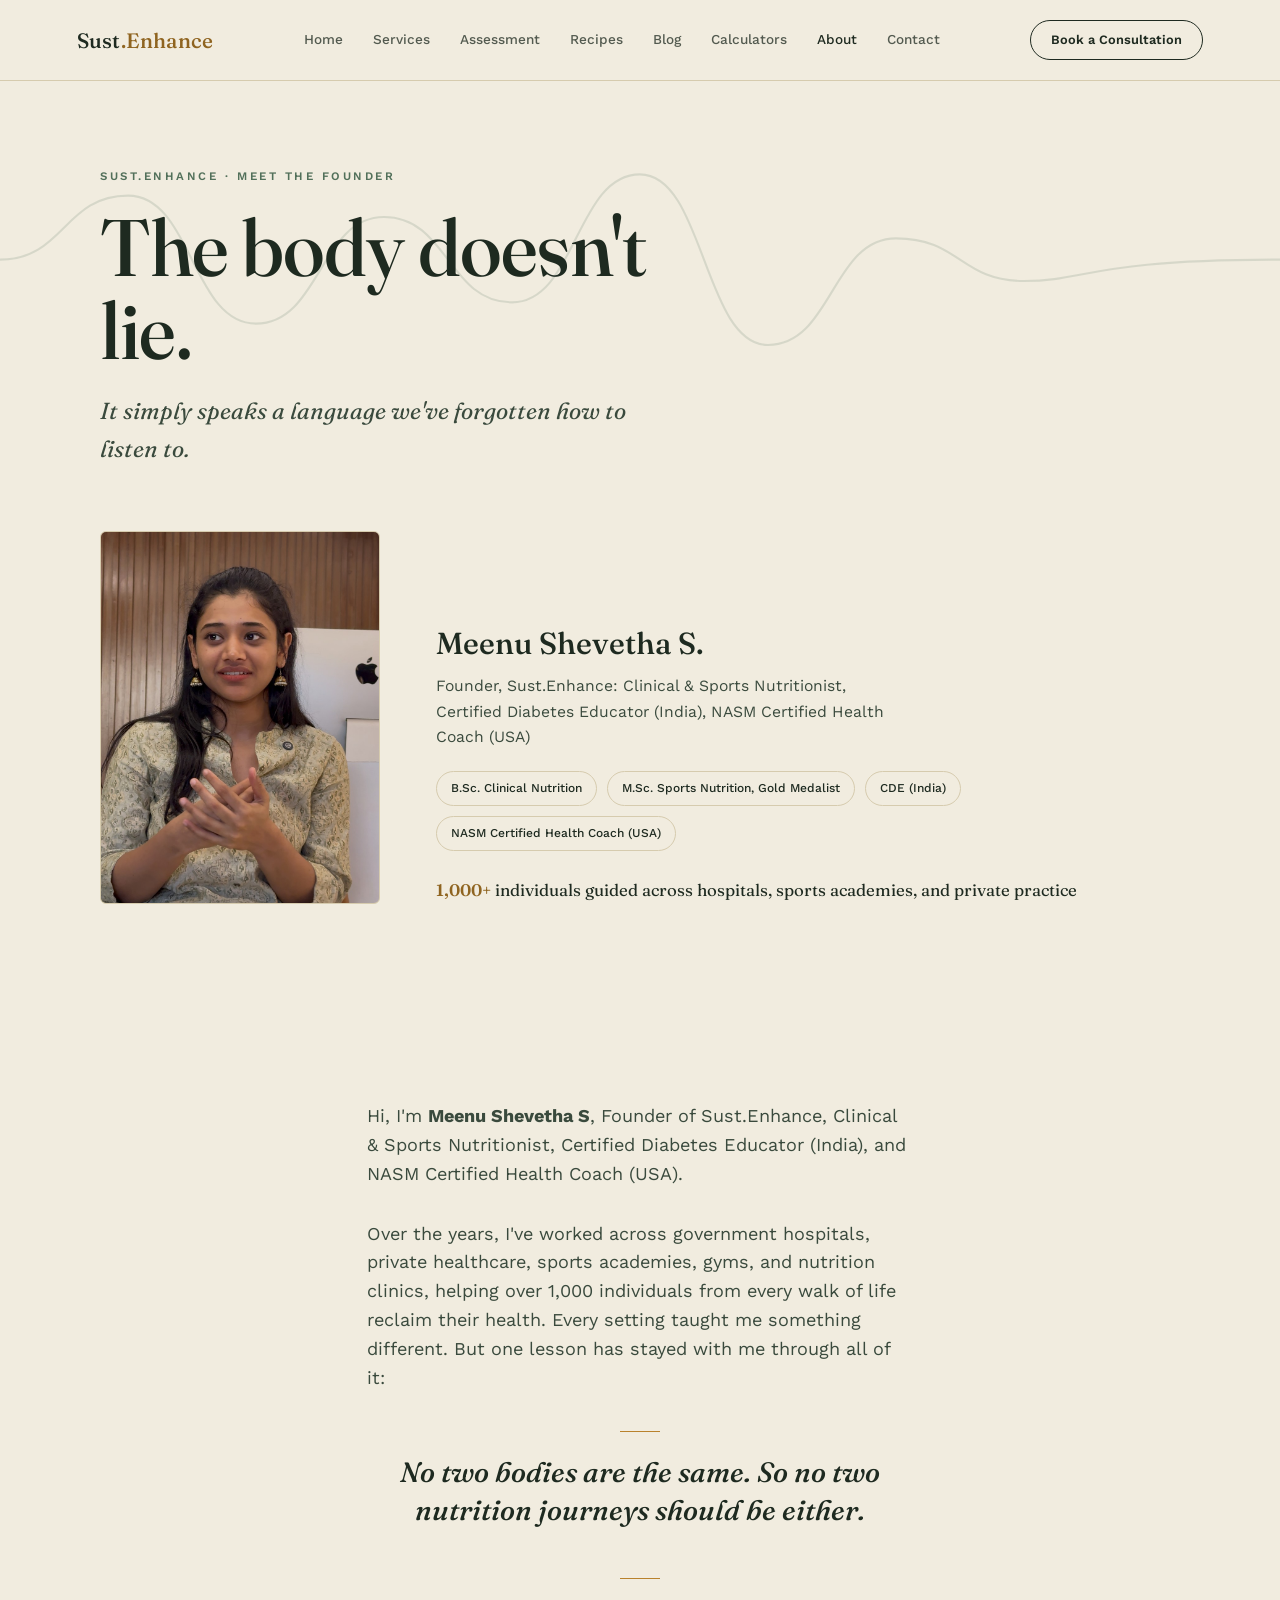
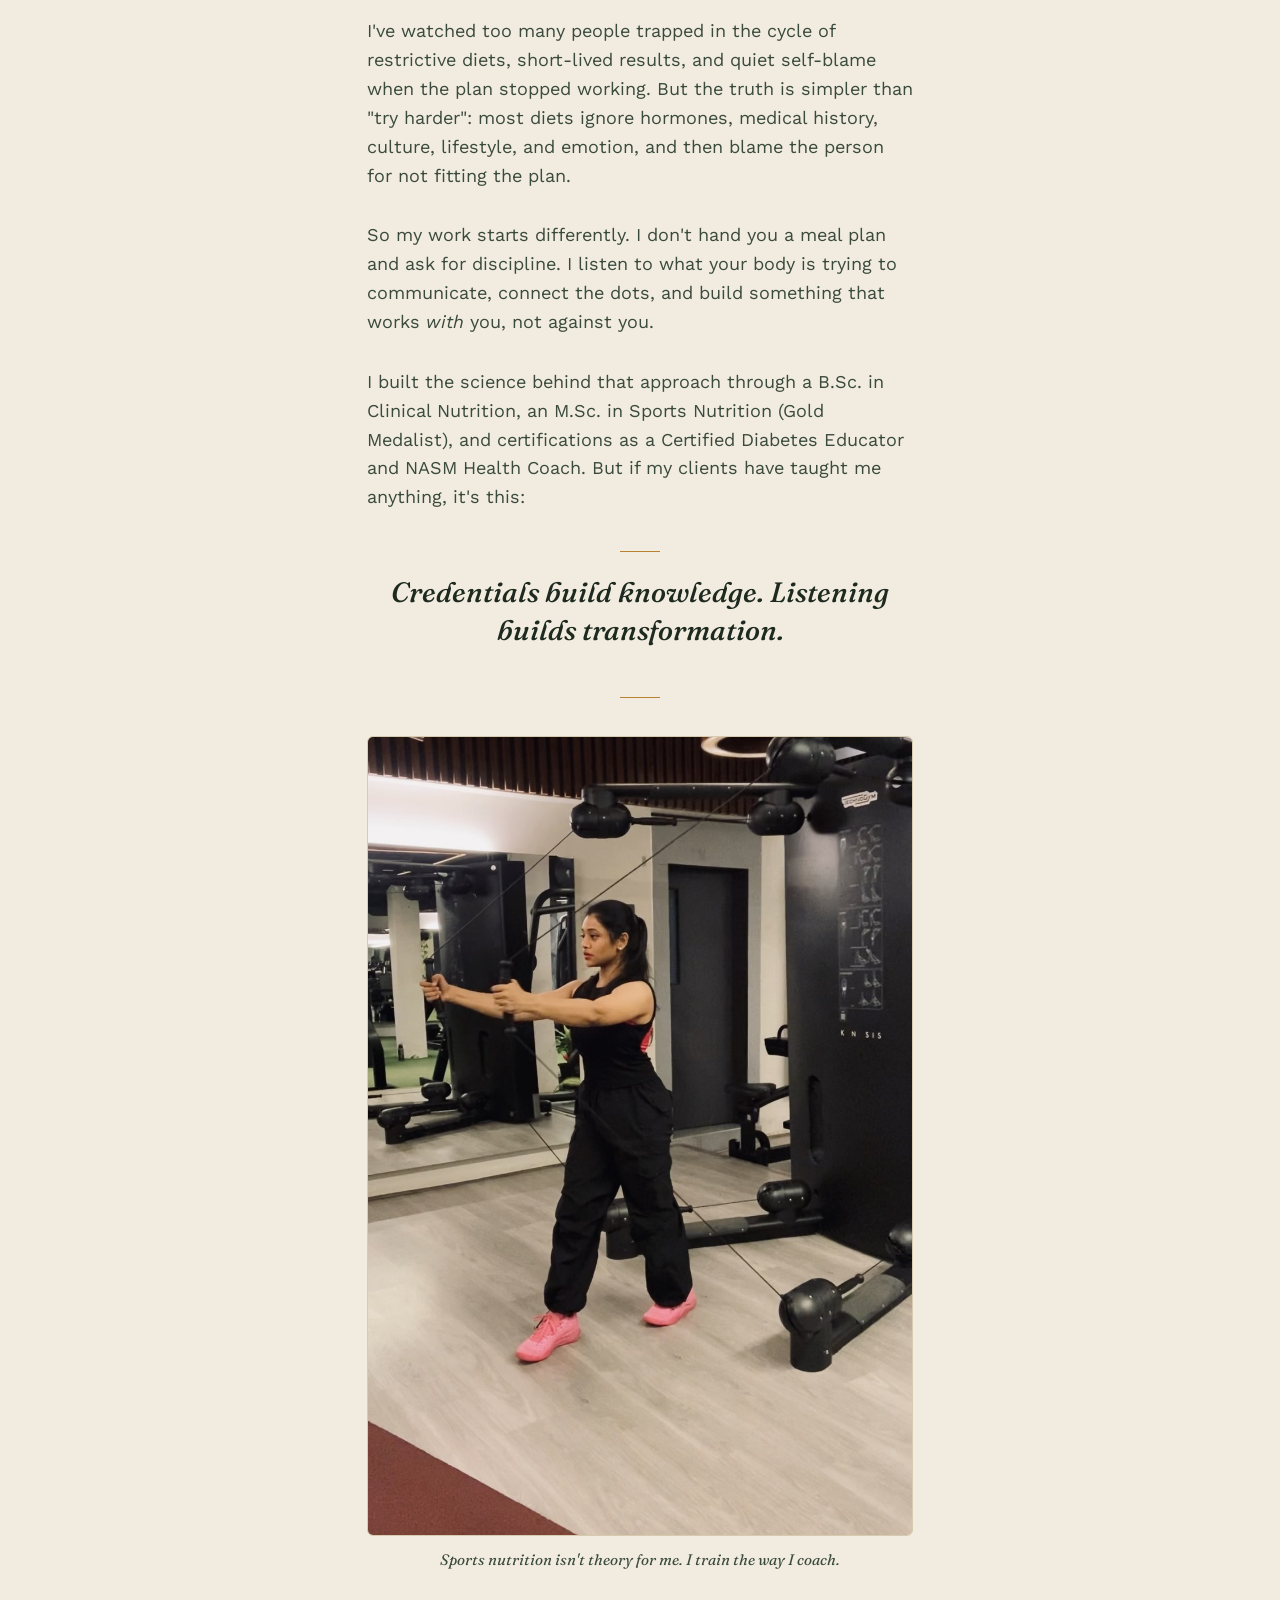
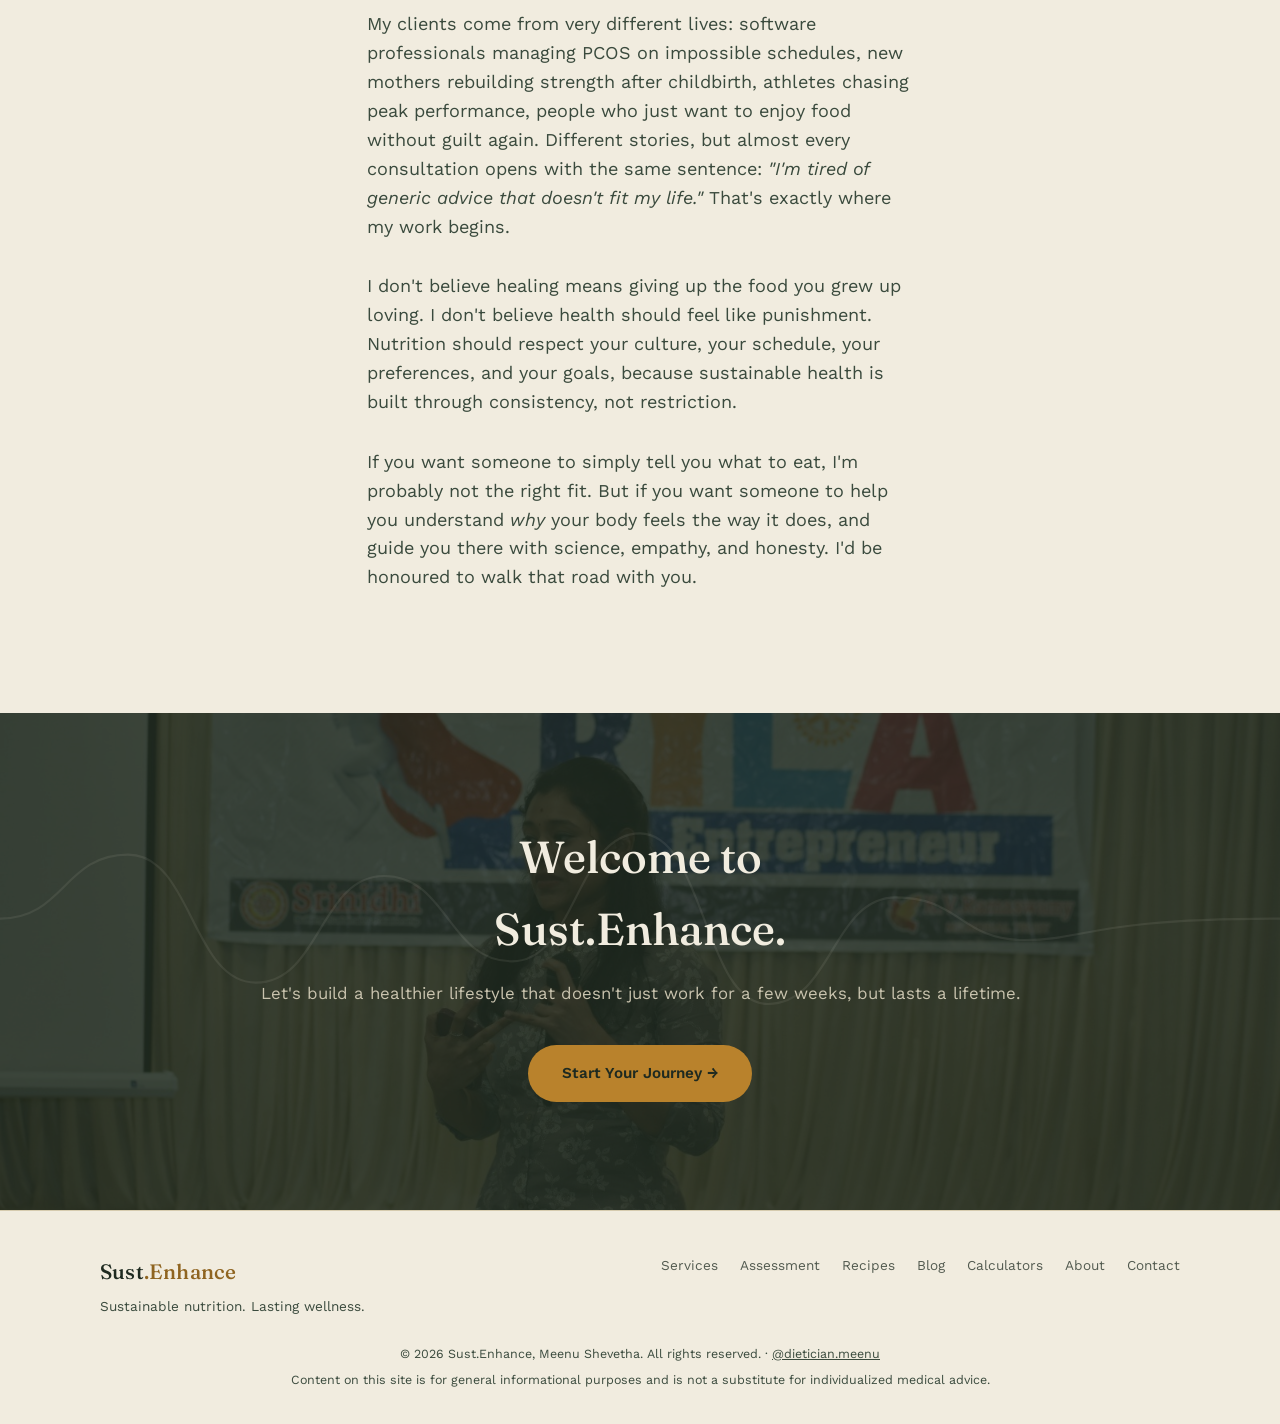
==== commit ea95a84d: "Redesign site with new branding, working contact/assessment forms, and real client content Rebrand t" ====
--- a/about.html
+++ b/about.html
@@ -3,170 +3,502 @@
 <head>
 <meta charset="UTF-8">
 <meta name="viewport" content="width=device-width, initial-scale=1.0">
-<title>About Meenu | Sustenhance Nutrition & Wellness</title>
-<meta name="description" content="Meet Meenu Shevetha, certified nutritionist and founder of Sustenhance: evidence-based, judgment-free nutrition coaching built around your real life.">
+<title>About Meenu | Sust.Enhance Nutrition & Wellness</title>
+<meta name="description" content="Meet Meenu Shevetha, certified nutritionist and founder of Sust.Enhance: evidence-based, judgment-free nutrition coaching built around your real life.">
 
 <link rel="preconnect" href="https://fonts.googleapis.com">
 <link rel="preconnect" href="https://fonts.gstatic.com" crossorigin>
-<link href="https://fonts.googleapis.com/css2?family=Fraunces:ital,wght@0,500;0,600;0,700;1,500;1,600&family=Petit+Formal+Script&family=Manrope:wght@300;400;500;600;700;800&display=swap" rel="stylesheet">
-
-<link rel="icon" href="data:image/svg+xml,%3Csvg xmlns='http://www.w3.org/2000/svg' viewBox='0 0 100 100'%3E%3Ccircle cx='50' cy='50' r='48' fill='%237a1730'/%3E%3Ctext x='50' y='68' font-size='55' font-family='Georgia,serif' font-weight='700' fill='white' text-anchor='middle'%3ES%3C/text%3E%3C/svg%3E">
-
-<link rel="stylesheet" href="css/style.css">
+<link href="https://fonts.googleapis.com/css2?family=Fraunces:ital,opsz,wght@0,9..144,300;0,9..144,400;0,9..144,500;0,9..144,600;1,9..144,400;1,9..144,500&family=Work+Sans:wght@300;400;500;600&display=swap" rel="stylesheet">
+
+<link rel="icon" href="data:image/svg+xml,%3Csvg xmlns='http://www.w3.org/2000/svg' viewBox='0 0 100 100'%3E%3Ccircle cx='50' cy='50' r='48' fill='%23B9822C'/%3E%3Cg transform='translate(10.4,7.1) scale(3.3)' fill='%231E2A20' stroke='none'%3E%3Cpath d='M5 21c8 0 14-6 14-14V5h-2C9 5 5 11 5 19v2Z'/%3E%3C/g%3E%3Cg transform='translate(10.4,7.1) scale(3.3)' fill='none' stroke='%23B9822C' stroke-width='0.8' stroke-linecap='round'%3E%3Cpath d='M5 19c4-6 9-9 14-10'/%3E%3C/g%3E%3C/svg%3E">
+
+<style>
+  :root{
+    --ink:#1E2A20;
+    --ink-soft:#3A4A3D;
+    --paper:#F1ECDF;
+    --paper-deep:#E7DFC8;
+    --gold:#B9822C;
+    --gold-deep:#8F6420;
+    --sage:#52705A;
+    --line:#D6CBAE;
+    --max:700px;
+  }
+
+  *{margin:0;padding:0;box-sizing:border-box;}
+
+  html{scroll-behavior:smooth;}
+
+  body{
+    background:var(--paper);
+    color:var(--ink);
+    font-family:'Work Sans', sans-serif;
+    font-weight:400;
+    line-height:1.6;
+    -webkit-font-smoothing:antialiased;
+  }
+
+  a{color:inherit;}
+
+  img{max-width:100%;display:block;}
+
+  .eyebrow{
+    font-family:'Work Sans',sans-serif;
+    font-size:0.72rem;
+    font-weight:600;
+    letter-spacing:0.22em;
+    text-transform:uppercase;
+    color:var(--sage);
+  }
+
+  /* ---------- HEADER ---------- */
+  .site-header{
+    display:flex;
+    align-items:center;
+    justify-content:space-between;
+    padding:20px 6%;
+    border-bottom:1px solid var(--line);
+    position:sticky;
+    top:0;
+    background:rgba(241,236,223,0.92);
+    backdrop-filter:blur(6px);
+    z-index:50;
+  }
+  .logo{
+    font-family:'Fraunces', serif;
+    font-size:1.3rem;
+    font-weight:500;
+    letter-spacing:0.01em;
+    text-decoration:none;
+  }
+  .logo span{color:var(--gold-deep);}
+  .site-nav{display:flex;align-items:center;gap:30px;font-size:0.85rem;font-weight:500;}
+  .site-nav a{text-decoration:none;opacity:0.75;transition:opacity .2s;}
+  .site-nav a:hover, .site-nav a[aria-current="page"]{opacity:1;}
+  .nav-cta{
+    padding:9px 20px;
+    border:1px solid var(--ink);
+    border-radius:100px;
+    font-size:0.8rem;
+    font-weight:600;
+    text-decoration:none;
+    white-space:nowrap;
+  }
+  .nav-toggle{
+    display:none;
+    flex-direction:column;
+    justify-content:center;
+    gap:5px;
+    width:30px;
+    height:30px;
+    background:none;
+    border:none;
+    cursor:pointer;
+    padding:0;
+  }
+  .nav-toggle span{
+    display:block;
+    height:2px;
+    width:100%;
+    background:var(--ink);
+    transition:transform .25s ease, opacity .25s ease;
+  }
+  .nav-toggle[aria-expanded="true"] span:nth-child(1){transform:translateY(7px) rotate(45deg);}
+  .nav-toggle[aria-expanded="true"] span:nth-child(2){opacity:0;}
+  .nav-toggle[aria-expanded="true"] span:nth-child(3){transform:translateY(-7px) rotate(-45deg);}
+
+  @media (max-width:780px){
+    .site-nav{
+      display:flex;
+      flex-direction:column;
+      align-items:flex-start;
+      gap:18px;
+      position:absolute;
+      top:100%;
+      left:0;
+      right:0;
+      background:var(--paper);
+      border-bottom:1px solid var(--line);
+      padding:24px 6% 30px;
+      max-height:0;
+      overflow:hidden;
+      opacity:0;
+      pointer-events:none;
+      transition:max-height .3s ease, opacity .2s ease;
+    }
+    .site-nav.open{max-height:420px;opacity:1;pointer-events:auto;}
+    .nav-toggle{display:flex;}
+  }
+
+  /* ---------- HERO ---------- */
+  .hero{
+    position:relative;
+    padding:9vh 6% 8vh;
+    overflow:hidden;
+  }
+  .hero-inner{
+    max-width:1080px;
+    margin:0 auto;
+    position:relative;
+    z-index:2;
+  }
+  .pulse-bg{
+    position:absolute;
+    top:8%;
+    left:0;
+    width:100%;
+    opacity:0.16;
+    z-index:1;
+    pointer-events:none;
+  }
+  .hero h1{
+    font-family:'Fraunces', serif;
+    font-weight:500;
+    font-size:clamp(2.6rem, 6.4vw, 5rem);
+    line-height:1.04;
+    letter-spacing:-0.01em;
+    max-width:11ch;
+    margin-top:18px;
+  }
+  .hero .sub{
+    font-family:'Fraunces', serif;
+    font-style:italic;
+    font-weight:400;
+    font-size:clamp(1.1rem, 2vw, 1.45rem);
+    color:var(--ink-soft);
+    max-width:38ch;
+    margin-top:20px;
+  }
+
+  .hero-grid{
+    margin-top:64px;
+    display:grid;
+    grid-template-columns:280px 1fr;
+    gap:56px;
+    align-items:end;
+  }
+  @media (max-width:780px){
+    .hero-grid{grid-template-columns:1fr;gap:32px;}
+  }
+
+  .portrait-frame{
+    aspect-ratio:3/4;
+    border-radius:6px;
+    overflow:hidden;
+    background:
+      repeating-linear-gradient(135deg, var(--paper-deep) 0 2px, transparent 2px 14px),
+      linear-gradient(160deg, #E5DCC2, #D8CDA9);
+    border:1px solid var(--line);
+    position:relative;
+  }
+  .portrait-frame img{
+    width:100%;
+    height:100%;
+    object-fit:cover;
+    object-position:top center;
+  }
+
+  .founder-id h2{
+    font-family:'Fraunces', serif;
+    font-weight:500;
+    font-size:1.9rem;
+  }
+  .founder-id .role{
+    margin-top:6px;
+    font-size:0.98rem;
+    color:var(--ink-soft);
+    max-width:46ch;
+  }
+  .credential-row{
+    margin-top:22px;
+    display:flex;
+    flex-wrap:wrap;
+    gap:10px;
+  }
+  .credential-row span{
+    font-size:0.75rem;
+    font-weight:500;
+    padding:7px 14px;
+    border:1px solid var(--line);
+    border-radius:100px;
+    background:var(--paper);
+    white-space:nowrap;
+  }
+  .stat-line{
+    margin-top:26px;
+    font-family:'Fraunces', serif;
+    font-size:1.05rem;
+  }
+  .stat-line b{color:var(--gold-deep); font-weight:600;}
+
+  /* ---------- STORY ---------- */
+  .story{
+    max-width:var(--max);
+    margin:0 auto;
+    padding:14vh 6% 10vh;
+  }
+  .story p{
+    font-size:1.13rem;
+    color:var(--ink-soft);
+    margin-bottom:1.7em;
+    opacity:0;
+    transform:translateY(14px);
+    transition:opacity .7s ease, transform .7s ease;
+  }
+  .story p.in-view{opacity:1; transform:translateY(0);}
+
+  .pull{
+    margin:2.4em auto;
+    text-align:center;
+    max-width:60ch;
+  }
+  .pull .rule{
+    width:40px;
+    height:1px;
+    background:var(--gold);
+    margin:0 auto 22px;
+  }
+  .pull p{
+    font-family:'Fraunces', serif;
+    font-style:italic;
+    font-weight:500;
+    font-size:clamp(1.3rem, 3vw, 1.75rem);
+    line-height:1.35;
+    color:var(--ink);
+    opacity:0;
+    transform:translateY(14px);
+    transition:opacity .7s ease, transform .7s ease;
+  }
+  .pull p.in-view{opacity:1; transform:translateY(0);}
+  .pull .rule-bottom{
+    width:40px;
+    height:1px;
+    background:var(--gold);
+    margin:22px auto 0;
+  }
+
+  /* ---------- CTA ---------- */
+  .cta-final{
+    background:var(--ink);
+    color:var(--paper);
+    padding:12vh 6%;
+    text-align:center;
+    position:relative;
+    overflow:hidden;
+  }
+  .cta-final .pulse-bg{
+    opacity:0.08;
+    top:20%;
+  }
+  .cta-final-bg{
+    position:absolute;
+    inset:0;
+    width:100%;
+    height:100%;
+    object-fit:cover;
+    opacity:0.16;
+    z-index:0;
+    pointer-events:none;
+  }
+  .story-photo{
+    max-width:600px;
+    margin:2.4em auto;
+  }
+  .story-photo img{
+    width:100%;
+    border-radius:6px;
+    border:1px solid var(--line);
+  }
+  .story-photo figcaption{
+    margin-top:12px;
+    text-align:center;
+    font-family:'Fraunces', serif;
+    font-style:italic;
+    font-size:0.95rem;
+    color:var(--ink-soft);
+  }
+  .cta-final h3{
+    font-family:'Fraunces', serif;
+    font-weight:500;
+    font-size:clamp(1.9rem, 4vw, 2.8rem);
+    max-width:16ch;
+    margin:0 auto;
+    position:relative;
+    z-index:2;
+  }
+  .cta-final p{
+    margin-top:16px;
+    color:#C9C3AE;
+    font-size:1.05rem;
+    position:relative;
+    z-index:2;
+  }
+  .btn-gold{
+    display:inline-flex;
+    align-items:center;
+    gap:10px;
+    margin-top:38px;
+    padding:16px 34px;
+    background:var(--gold);
+    color:var(--ink);
+    font-weight:600;
+    font-size:0.95rem;
+    border-radius:100px;
+    text-decoration:none;
+    transition:transform .25s ease, background .25s ease;
+    position:relative;
+    z-index:2;
+  }
+  .btn-gold:hover{background:#CDA04A; transform:translateY(-2px);}
+
+  /* ---------- FOOTER ---------- */
+  footer{
+    padding:44px 6% 34px;
+    background:var(--paper);
+    border-top:1px solid var(--line);
+  }
+  .footer-wrap{
+    max-width:1080px;
+    margin:0 auto;
+    display:flex;
+    flex-wrap:wrap;
+    justify-content:space-between;
+    align-items:flex-start;
+    gap:24px;
+  }
+  .footer-brand .logo{display:block;}
+  .footer-brand p{
+    margin-top:8px;
+    font-size:0.85rem;
+    color:var(--ink-soft);
+  }
+  .footer-nav{
+    display:flex;
+    flex-wrap:wrap;
+    gap:8px 22px;
+    font-size:0.85rem;
+  }
+  .footer-nav a{text-decoration:none; opacity:0.75;}
+  .footer-nav a:hover{opacity:1;}
+  .footer-meta{
+    max-width:1080px;
+    margin:26px auto 0;
+    text-align:center;
+    font-size:0.78rem;
+    color:var(--ink-soft);
+  }
+  .footer-meta p{margin-top:6px;}
+  .footer-meta a{text-decoration:underline;}
+
+  @media (prefers-reduced-motion: reduce){
+    .story p, .pull p{ transition:none; opacity:1; transform:none; }
+    html{scroll-behavior:auto;}
+  }
+</style>
 </head>
 <body>
 
-<!-- ============ HEADER / NAV ============ -->
 <header class="site-header" id="siteHeader">
-  <div class="container nav-wrap">
-    <a href="index.html" class="logo">
-      <span class="logo-mark">S</span>
-      <span class="logo-text">Sustenhance</span>
-    </a>
-
-    <nav class="main-nav" id="mainNav">
-      <a href="index.html" class="nav-link">Home</a>
-      <a href="services.html" class="nav-link">Services</a>
-      <a href="assessment.html" class="nav-link">Assessment</a>
-      <a href="recipes.html" class="nav-link">Recipes</a>
-      <a href="blogs.html" class="nav-link">Blog</a>
-      <a href="calculators.html" class="nav-link">Calculators</a>
-      <a href="about.html" class="nav-link" aria-current="page">About</a>
-      <a href="contact.html" class="nav-link">Contact</a>
-      <a href="contact.html#booking" class="btn btn-primary nav-cta">Book a Consultation</a>
-    </nav>
-
-    <button class="nav-toggle" id="navToggle" aria-label="Toggle menu" aria-expanded="false">
-      <span></span><span></span><span></span>
-    </button>
-  </div>
+  <a href="index.html" class="logo">Sust<span>.Enhance</span></a>
+  <nav class="site-nav" id="mainNav">
+    <a href="index.html">Home</a>
+    <a href="services.html">Services</a>
+    <a href="assessment.html">Assessment</a>
+    <a href="recipes.html">Recipes</a>
+    <a href="blogs.html">Blog</a>
+    <a href="calculators.html">Calculators</a>
+    <a href="about.html" aria-current="page">About</a>
+    <a href="contact.html">Contact</a>
+  </nav>
+  <a href="contact.html#booking" class="nav-cta">Book a Consultation</a>
+  <button class="nav-toggle" id="navToggle" aria-label="Toggle menu" aria-expanded="false">
+    <span></span><span></span><span></span>
+  </button>
 </header>
 
-<main>
-
-  <div class="page-hero container">
-    <p class="eyebrow">About Sustenhance</p>
-    <h1>Taste your transformation</h1>
-    <p>The story, the philosophy, and the promise behind Meenu Shevetha's practice.</p>
-  </div>
-
-  <!-- ============ ABOUT ============ -->
-  <section class="about" id="about">
-    <div class="container about-wrap">
-      <div class="about-visual reveal">
-        <img src="images/meenu-headshot.png" alt="Meenu Shevetha, Founder & Chief Nutritionist" class="about-photo">
-        <div class="about-badge">Founder &amp; Chief Nutritionist</div>
+<section class="hero">
+  <svg class="pulse-bg" viewBox="0 0 1200 200" preserveAspectRatio="none" xmlns="http://www.w3.org/2000/svg">
+    <path d="M0,100 C60,100 60,40 120,40 C180,40 180,160 240,160 C300,160 300,60 360,60 C420,60 420,140 480,140 C540,140 540,20 600,20 C660,20 660,180 720,180 C780,180 780,80 840,80 C900,80 900,120 960,120 C1020,120 1020,100 1200,100"
+      fill="none" stroke="#52705A" stroke-width="2"/>
+  </svg>
+  <div class="hero-inner">
+    <span class="eyebrow">Sust.Enhance · Meet the Founder</span>
+    <h1>The body doesn't lie.</h1>
+    <p class="sub">It simply speaks a language we've forgotten how to listen to.</p>
+
+    <div class="hero-grid">
+      <div class="portrait-frame">
+        <img src="images/meenu-headshot.png" alt="Meenu Shevetha, Founder &amp; Chief Nutritionist">
       </div>
-
-      <div class="about-copy reveal">
-        <p class="eyebrow">Meet Meenu</p>
-        <h2>Real, practical, and deeply personal</h2>
-        <p>
-          Hi, I'm <span class="name-script">Meenu Shevetha</span>. I'm so glad you're making
-          time to read this! Honestly, I didn't set out to be a nutritionist. I just
-          wanted to feel good in my own body, have energy that lasts, and enjoy food
-          without guilt. That curiosity turned into a career with 6 years of learning
-          both clinical and fitness nutrition. My approach has always stayed the same:
-          real, practical, and deeply personal.
-        </p>
-        <p>
-          I've worked with clients taking their first steps towards health, busy
-          professionals juggling work and wellness, and celebrities and athletes chasing
-          peak performance. What I love most is seeing the shift, not just in numbers on
-          a scale, but in confidence, energy, and how life feels every day.
-        </p>
-        <p>
-          At Sustenhance, it's not about quick fixes. It's about helping you find
-          balance, feel empowered, and create habits that actually stick, because
-          lasting health isn't a diet, it's a way of living you can love.
-        </p>
-
-        <ul class="about-highlights">
-          <li>Founder &amp; Chief Nutritionist, Sustenhance</li>
-          <li>6+ years, clinical &amp; fitness nutrition</li>
-          <li>Real, practical, deeply personal plans, not templates</li>
-          <li>Ongoing support between sessions</li>
-        </ul>
-
-        <p class="signature">Meenu Shevetha</p>
+      <div class="founder-id">
+        <h2>Meenu Shevetha S.</h2>
+        <p class="role">Founder, Sust.Enhance: Clinical &amp; Sports Nutritionist, Certified Diabetes Educator (India), NASM Certified Health Coach (USA)</p>
+        <div class="credential-row">
+          <span>B.Sc. Clinical Nutrition</span>
+          <span>M.Sc. Sports Nutrition, Gold Medalist</span>
+          <span>CDE (India)</span>
+          <span>NASM Certified Health Coach (USA)</span>
+        </div>
+        <p class="stat-line"><b>1,000+</b> individuals guided across hospitals, sports academies, and private practice</p>
       </div>
     </div>
-  </section>
-
-  <!-- ============ WHY CHOOSE ============ -->
-  <section class="services">
-    <div class="container">
-      <div class="section-head reveal">
-        <p class="eyebrow">Why Choose Sustenhance</p>
-        <h2>Clients often tell me...</h2>
-        <p class="section-sub">"Meenu doesn't just change what I eat. She changes how I feel, think, and live every day." That's what drives me: creating lasting change that empowers you every day.</p>
-      </div>
-
-      <div class="services-grid">
-        <div class="service-card reveal">
-          <div class="service-icon">P</div>
-          <h3>Personalized Expertise</h3>
-          <p>Recommendations built around your body's unique needs, not a generic plan.</p>
-        </div>
-        <div class="service-card reveal">
-          <div class="service-icon">S</div>
-          <h3>Science-Backed Solutions</h3>
-          <p>Guidance grounded in nutrition science, not trends or fads.</p>
-        </div>
-        <div class="service-card reveal">
-          <div class="service-icon">H</div>
-          <h3>Holistic Wellness</h3>
-          <p>Health that accounts for your whole life, not just what's on your plate.</p>
-        </div>
-        <div class="service-card reveal">
-          <div class="service-icon">C</div>
-          <h3>Continuous Support</h3>
-          <p>You're never left to figure it out alone between sessions.</p>
-        </div>
-      </div>
-    </div>
-  </section>
-
-  <!-- ============ PROMISE ============ -->
-  <section class="about">
-    <div class="container about-wrap">
-      <div class="about-visual reveal">
-        <img src="images/notebook-planning.png" alt="Planning a personalized nutrition plan" class="about-photo">
-      </div>
-      <div class="about-copy reveal">
-        <p class="eyebrow">Our Promise to You</p>
-        <h2>Committed to your success</h2>
-        <p>
-          At Sustenhance, we are committed to your success. We believe in the power of
-          nutrition to transform lives, and we are here to support you every step of the
-          way. Our mission is to empower you to conquer your health and wellness goals
-          with confidence, energy, and joy.
-        </p>
-        <p>To see more client transformations and reviews, follow along on Instagram
-        <a href="https://instagram.com/dietician.meenu" target="_blank" rel="noopener">@dietician.meenu</a>.</p>
-      </div>
-    </div>
-  </section>
-
-  <!-- ============ CTA ============ -->
-  <section class="process">
-    <div class="container" style="text-align:center;">
-      <h2 style="margin-bottom: 20px;">Ready to get started?</h2>
-      <a href="contact.html#booking" class="btn btn-primary btn-lg">Book a Free Discovery Call</a>
-    </div>
-  </section>
+  </div>
+</section>
+
+<main class="story" id="story">
+
+  <p>Hi, I'm <strong>Meenu Shevetha S</strong>, Founder of Sust.Enhance, Clinical &amp; Sports Nutritionist, Certified Diabetes Educator (India), and NASM Certified Health Coach (USA).</p>
+
+  <p>Over the years, I've worked across government hospitals, private healthcare, sports academies, gyms, and nutrition clinics, helping over 1,000 individuals from every walk of life reclaim their health. Every setting taught me something different. But one lesson has stayed with me through all of it:</p>
+
+  <div class="pull">
+    <div class="rule"></div>
+    <p>No two bodies are the same. So no two nutrition journeys should be either.</p>
+    <div class="rule-bottom"></div>
+  </div>
+
+  <p>I've watched too many people trapped in the cycle of restrictive diets, short-lived results, and quiet self-blame when the plan stopped working. But the truth is simpler than "try harder": most diets ignore hormones, medical history, culture, lifestyle, and emotion, and then blame the person for not fitting the plan.</p>
+
+  <p>So my work starts differently. I don't hand you a meal plan and ask for discipline. I listen to what your body is trying to communicate, connect the dots, and build something that works <em>with</em> you, not against you.</p>
+
+  <p>I built the science behind that approach through a B.Sc. in Clinical Nutrition, an M.Sc. in Sports Nutrition (Gold Medalist), and certifications as a Certified Diabetes Educator and NASM Health Coach. But if my clients have taught me anything, it's this:</p>
+
+  <div class="pull">
+    <div class="rule"></div>
+    <p>Credentials build knowledge. Listening builds transformation.</p>
+    <div class="rule-bottom"></div>
+  </div>
+
+  <figure class="story-photo">
+    <img src="images/meenu-training.jpg" alt="Meenu Shevetha training at the gym">
+    <figcaption>Sports nutrition isn't theory for me. I train the way I coach.</figcaption>
+  </figure>
+
+  <p>My clients come from very different lives: software professionals managing PCOS on impossible schedules, new mothers rebuilding strength after childbirth, athletes chasing peak performance, people who just want to enjoy food without guilt again. Different stories, but almost every consultation opens with the same sentence: <em>"I'm tired of generic advice that doesn't fit my life."</em> That's exactly where my work begins.</p>
+
+  <p>I don't believe healing means giving up the food you grew up loving. I don't believe health should feel like punishment. Nutrition should respect your culture, your schedule, your preferences, and your goals, because sustainable health is built through consistency, not restriction.</p>
+
+  <p>If you want someone to simply tell you what to eat, I'm probably not the right fit. But if you want someone to help you understand <em>why</em> your body feels the way it does, and guide you there with science, empathy, and honesty. I'd be honoured to walk that road with you.</p>
 
 </main>
 
-<!-- ============ FOOTER ============ -->
-<footer class="site-footer">
-  <div class="container footer-wrap">
+<section class="cta-final">
+  <img src="images/meenu-speaking.jpg" alt="" class="cta-final-bg" aria-hidden="true">
+  <svg class="pulse-bg" viewBox="0 0 1200 200" preserveAspectRatio="none" xmlns="http://www.w3.org/2000/svg">
+    <path d="M0,100 C60,100 60,40 120,40 C180,40 180,160 240,160 C300,160 300,60 360,60 C420,60 420,140 480,140 C540,140 540,20 600,20 C660,20 660,180 720,180 C780,180 780,80 840,80 C900,80 900,120 960,120 C1020,120 1020,100 1200,100"
+      fill="none" stroke="#F1ECDF" stroke-width="2"/>
+  </svg>
+  <h3>Welcome to Sust.Enhance.</h3>
+  <p>Let's build a healthier lifestyle that doesn't just work for a few weeks, but lasts a lifetime.</p>
+  <a href="contact.html#booking" class="btn-gold">Start Your Journey →</a>
+</section>
+
+<footer>
+  <div class="footer-wrap">
     <div class="footer-brand">
-      <span class="logo-mark">S</span>
-      <span class="logo-text">Sustenhance</span>
+      <a href="index.html" class="logo">Sust<span>.Enhance</span></a>
       <p>Sustainable nutrition. Lasting wellness.</p>
     </div>
-
     <nav class="footer-nav">
       <a href="services.html">Services</a>
       <a href="assessment.html">Assessment</a>
@@ -176,14 +508,37 @@
       <a href="about.html">About</a>
       <a href="contact.html">Contact</a>
     </nav>
-
-    <p class="footer-copy">© <span id="year"></span> Sustenhance, <span class="name-script">Meenu Shevetha</span>. All rights reserved.</p>
-    <p class="footer-disclaimer">Content on this site is for general informational purposes and is not a substitute for individualized medical advice.</p>
+  </div>
+  <div class="footer-meta">
+    <p>© <span id="year"></span> Sust.Enhance, Meenu Shevetha. All rights reserved. · <a href="https://instagram.com/dietician.meenu" target="_blank" rel="noopener">@dietician.meenu</a></p>
+    <p>Content on this site is for general informational purposes and is not a substitute for individualized medical advice.</p>
   </div>
 </footer>
 
-<a href="#siteHeader" class="back-to-top" id="backToTop" aria-label="Back to top">↑</a>
-
-<script src="js/script.js"></script>
+<script>
+  document.getElementById('year').textContent = new Date().getFullYear();
+
+  const navToggle = document.getElementById('navToggle');
+  const mainNav = document.getElementById('mainNav');
+  navToggle.addEventListener('click', () => {
+    const isOpen = mainNav.classList.toggle('open');
+    navToggle.setAttribute('aria-expanded', isOpen);
+  });
+  mainNav.querySelectorAll('a').forEach((link) => {
+    link.addEventListener('click', () => {
+      mainNav.classList.remove('open');
+      navToggle.setAttribute('aria-expanded', 'false');
+    });
+  });
+
+  const els = document.querySelectorAll('.story p, .pull p');
+  const io = new IntersectionObserver((entries)=>{
+    entries.forEach(e=>{
+      if(e.isIntersecting){ e.target.classList.add('in-view'); io.unobserve(e.target); }
+    });
+  }, {threshold:0.2});
+  els.forEach(el=>io.observe(el));
+</script>
+
 </body>
 </html>
